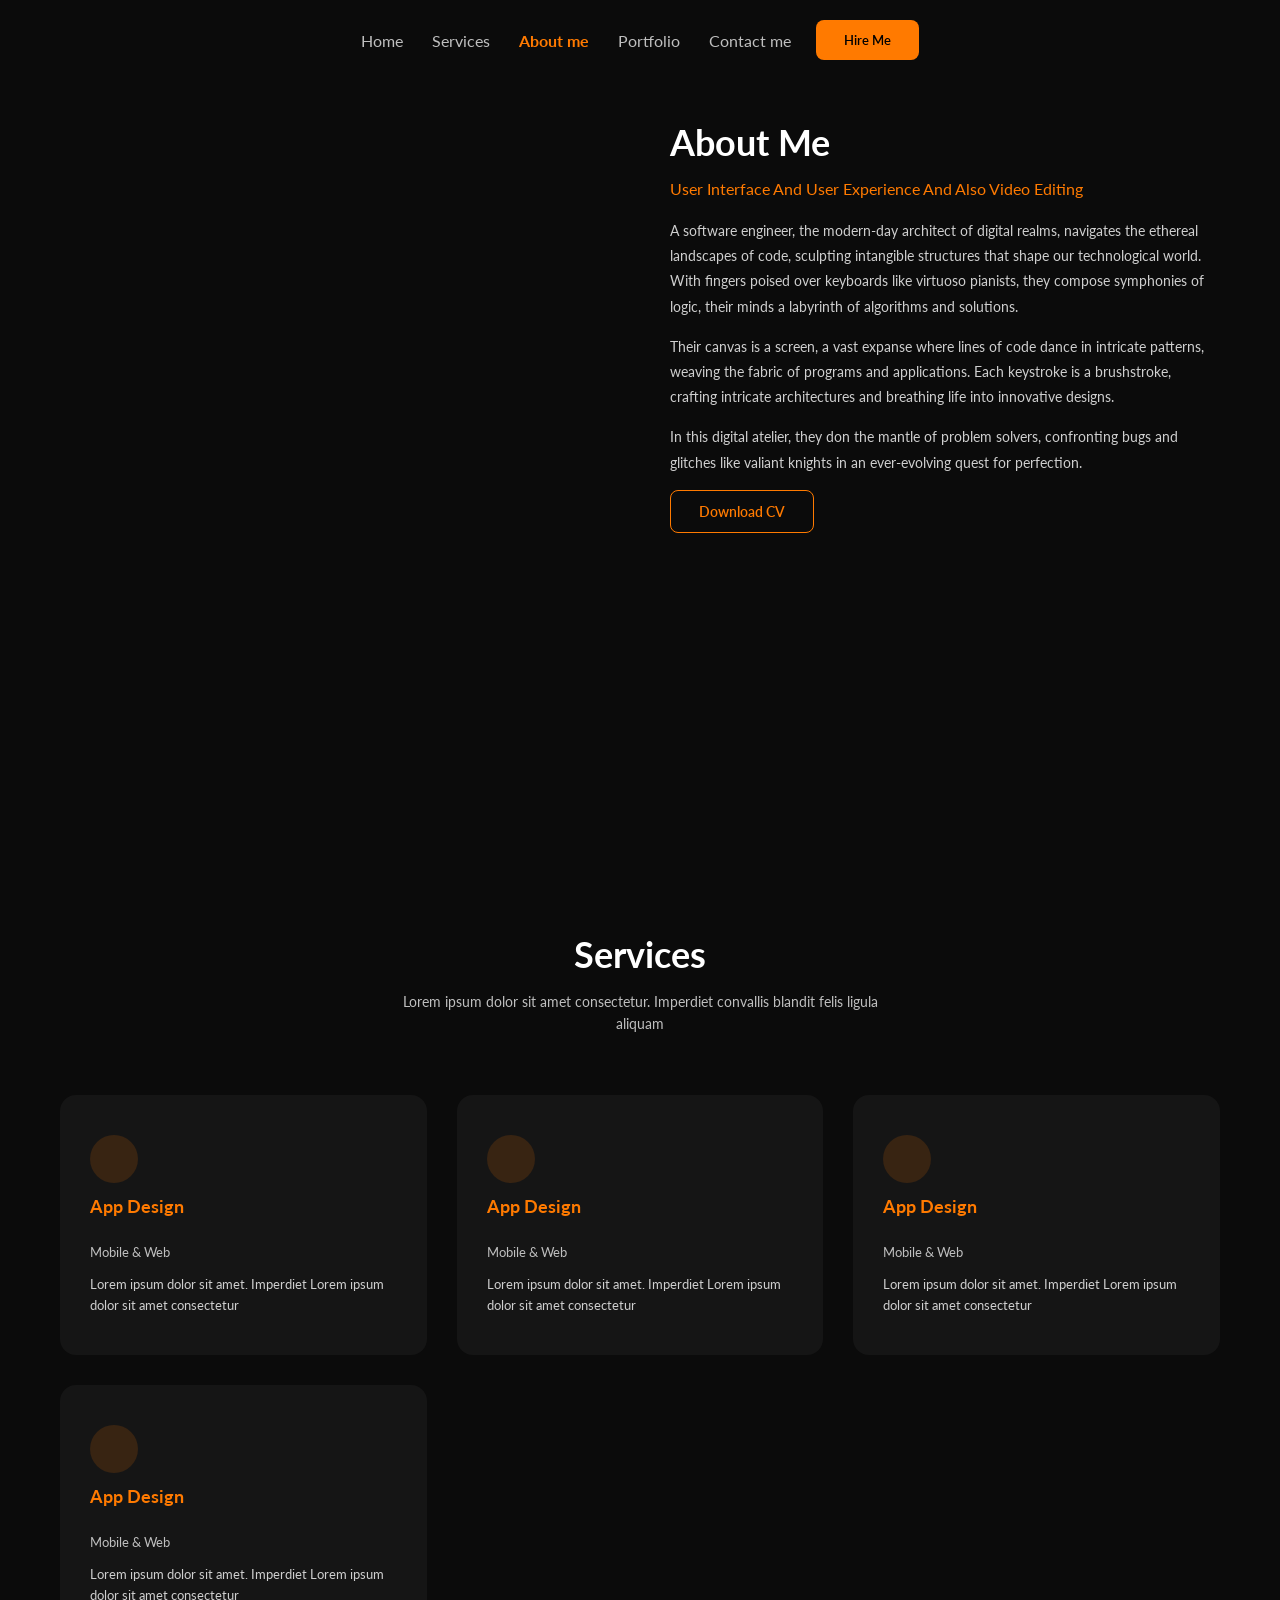
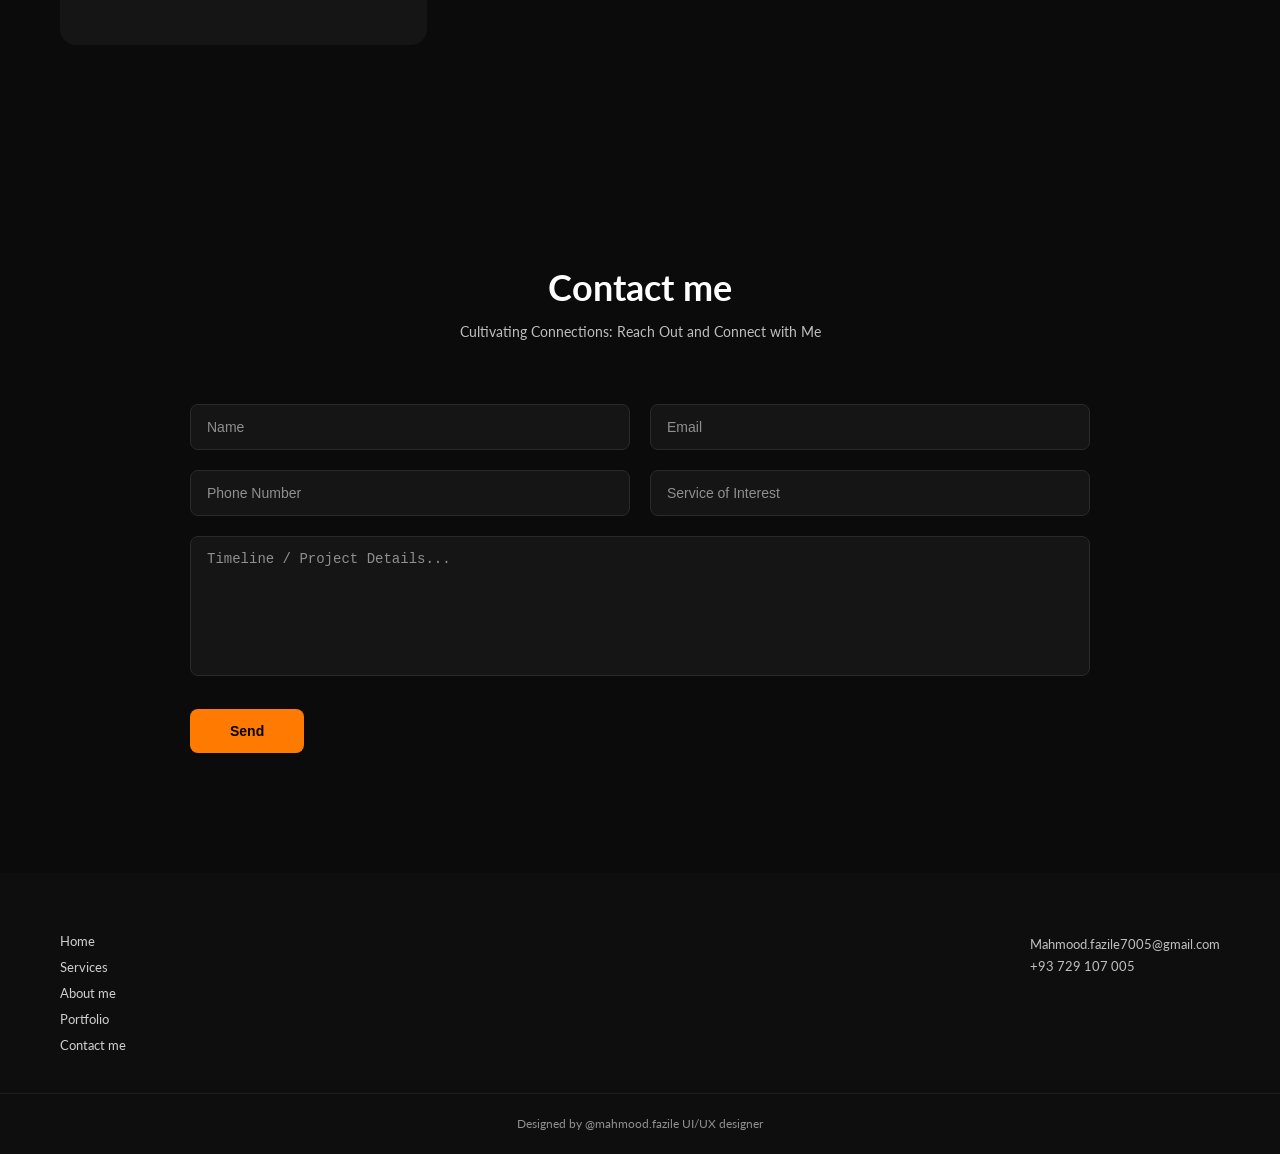
==== about.html @ 8baa6333 "Initial commits" ====
<!DOCTYPE html>
<html lang="en">
<head>
  <meta charset="UTF-8" />
  <meta name="viewport" content="width=device-width, initial-scale=1.0"/>
  <title>About Me</title>

  <!-- Google Font -->
  <link href="https://fonts.googleapis.com/css2?family=Lato:wght@300;400;700;900&display=swap" rel="stylesheet">

  <link rel="stylesheet" href="css/style.css" />
</head>
<body>

<!-- ================= HEADER ================= -->
<header class="header">
  <div class="container header-inner">
    <nav class="nav">
      <a href="index.html">Home</a>
      <a href="index.html#services">Services</a>
      <a class="active" href="about.html">About me</a>
      <a href="casestudies.html">Portfolio</a>
      <a href="contact.html">Contact me</a>
    </nav>

    <a href="contact.html" class="btn hire-btn">Hire Me</a>
  </div>
</header>

<!-- ================= ABOUT HERO ================= -->
<section class="about">
  <div class="container about-inner">

    <!-- LEFT IMAGE -->
    <div class="about-image">
      <img src="images/About me.png" alt="About image">
    </div>

    <!-- RIGHT CONTENT -->
    <div class="about-content">
      <h2>About Me</h2>

      <h3>
        User Interface And User Experience And Also Video Editing
      </h3>

      <p>
        A software engineer, the modern-day architect of digital realms,
        navigates the ethereal landscapes of code, sculpting intangible
        structures that shape our technological world. With fingers poised
        over keyboards like virtuoso pianists, they compose symphonies of
        logic, their minds a labyrinth of algorithms and solutions.
      </p>

      <p>
        Their canvas is a screen, a vast expanse where lines of code dance
        in intricate patterns, weaving the fabric of programs and applications.
        Each keystroke is a brushstroke, crafting intricate architectures and
        breathing life into innovative designs.
      </p>

      <p>
        In this digital atelier, they don the mantle of problem solvers,
        confronting bugs and glitches like valiant knights in an ever-evolving
        quest for perfection.
      </p>

      <a href="#" class="btn outline-btn">Download CV</a>
    </div>

  </div>

  <!-- ================= SKILLS ================= -->
  <div class="skills-wrapper">

    <div class="skill-circle">
      <div class="skill-ring">
        <img src="images/figma.png" alt="Figma">
      </div>
      <div class="skill-percent">100%</div>
      <div class="skill-name">Figma</div>
    </div>

    <div class="skill-circle">
      <div class="skill-ring">
        <img src="images/xd.png" alt="Adobe XD">
      </div>
      <div class="skill-percent">100%</div>
      <div class="skill-name">Adobe XD</div>
    </div>

    <div class="skill-circle">
      <div class="skill-ring">
        <img src="images/ps.png" alt="Adobe Photoshop">
      </div>
      <div class="skill-percent">85%</div>
      <div class="skill-name">Adobe Photoshop</div>
    </div>

    <div class="skill-circle">
      <div class="skill-ring">
        <img src="images/ai.png" alt="Adobe Illustrator">
      </div>
      <div class="skill-percent">60%</div>
      <div class="skill-name">Adobe Illustrator</div>
    </div>

    <div class="skill-circle">
      <div class="skill-ring">
        <img src="images/pr.png" alt="Adobe Premiere">
      </div>
      <div class="skill-percent">70%</div>
      <div class="skill-name">Adobe Premiere</div>
    </div>

  </div>
</section>

<!-- ================= SERVICES ================= -->
<section class="services">
  <div class="container">

    <div class="services-header">
      <h2>Services</h2>
      <p>
        Lorem ipsum dolor sit amet consectetur.
        Imperdiet convallis blandit felis ligula aliquam
      </p>
    </div>

    <div class="services-grid">
      <!-- reuse same service-card structure -->
      <!-- copy from index.html -->
  <div class="service-card">

  <div class="service-icon">
    <!-- icon will come here later -->
  </div>

  <h3 class="service-title">App Design</h3>
  <h4 class="service-subtitle">Mobile & Web</h4>

  <p class="service-desc">
    Lorem ipsum dolor sit amet.
    Imperdiet Lorem ipsum dolor sit amet consectetur
  </p>

</div>

  <div class="service-card">

  <div class="service-icon">
    <!-- icon will come here later -->
  </div>

  <h3 class="service-title">App Design</h3>
  <h4 class="service-subtitle">Mobile & Web</h4>

  <p class="service-desc">
    Lorem ipsum dolor sit amet.
    Imperdiet Lorem ipsum dolor sit amet consectetur
  </p>

</div>

  <div class="service-card">

  <div class="service-icon">
    <!-- icon will come here later -->
  </div>

  <h3 class="service-title">App Design</h3>
  <h4 class="service-subtitle">Mobile & Web</h4>

  <p class="service-desc">
    Lorem ipsum dolor sit amet.
    Imperdiet Lorem ipsum dolor sit amet consectetur
  </p>

</div>

  <div class="service-card">

  <div class="service-icon">
    <!-- icon will come here later -->
  </div>

  <h3 class="service-title">App Design</h3>
  <h4 class="service-subtitle">Mobile & Web</h4>

  <p class="service-desc">
    Lorem ipsum dolor sit amet.
    Imperdiet Lorem ipsum dolor sit amet consectetur
  </p>

</div>
</div>
  </div>
</section>

<!-- ================= CONTACT ================= -->
<section class="contact">
  <div class="container">

    <div class="contact-header">
      <h2>Contact me</h2>
      <p>Cultivating Connections: Reach Out and Connect with Me</p>
    </div>

    <form class="contact-form">
      <div class="form-row">
        <input type="text" placeholder="Name">
        <input type="email" placeholder="Email">
      </div>

      <div class="form-row">
        <input type="text" placeholder="Phone Number">
        <input type="text" placeholder="Service of Interest">
      </div>

      <textarea placeholder="Timeline / Project Details..."></textarea>

      <button class="contact-btn">Send</button>
    </form>

  </div>
</section>

<!-- ================= FOOTER ================= -->
<footer class="footer">
  <div class="container footer-inner">

    <div class="footer-links">
      <a href="index.html">Home</a>
      <a href="index.html#services">Services</a>
      <a class="active" href="about.html">About me</a>
      <a href="casestudies.html">Portfolio</a>
      <a href="contact.html">Contact me</a>
    </div>

    <div class="footer-right">
      <p>Mahmood.fazile7005@gmail.com</p>
      <p>+93 729 107 005</p>
    </div>

  </div>

  <div class="footer-bottom">
    <p>Designed by @mahmood.fazile UI/UX designer</p>
  </div>
</footer>

</body>
</html>
---- css/style.css ----
/* ================= RESET ================= */
* {
  margin: 0;
  padding: 0;
  box-sizing: border-box;
}

html {
  scroll-behavior: smooth;
}

body {
  font-family: 'Lato', sans-serif;
  background: #0b0b0b;
  color: #ffffff;
}

/* ================= COMMON ================= */
.container {
  max-width: 1200px;
  margin: 0 auto;
  padding: 0 20px;
}

.btn {
  padding: 12px 28px;
  border-radius: 8px;
  font-size: 14px;
  font-weight: 600;
  text-decoration: none;
  display: inline-block;
  cursor: pointer;
}

.primary-btn {
  background: #ff7a00;
  color: #000;
}

.outline-btn {
  border: 1px solid #ff7a00;
  color: #ff7a00;
  background: transparent;
}

.hire-btn {
  background: #ff7a00;
  color: #000;
  font-size: 13px;
}

/* ================= HEADER ================= */
.header {
  position: fixed;
  top: 0;
  left: 0;
  width: 100%;
  background: #0b0b0b;
  z-index: 1000;
  transition: transform 0.4s ease;
}

.header.hide {
  transform: translateY(-100%);
}

.header-inner {
  display: flex;
  align-items: center;
  justify-content: center;
  height: 80px;
  position: relative;
}


.nav a {
  margin-right: 25px;
  text-decoration: none;
  color: #bfbfbf;
  font-size: 16px;
}

.nav a.active {
  color: #ff7a00;
  font-weight: 700;
}

.nav a:hover {
  color: #ff7a00;
}


/* ================= HERO ================= */
.hero {
  min-height: 100vh;
  padding-top: 140px;
  padding-bottom: 40px; /* 👈 ADD THIS */
  background:
    radial-gradient(
      circle at 20% 40%,
      rgba(255, 122, 0, 0.15),
      transparent 40%
    ),
    #0b0b0b;
}


.hero-inner {
  display: flex;
  align-items: center;
  justify-content: space-between;
  gap: 60px;
}

/* ---------- LEFT CONTENT ---------- */
.hero-left {
  flex: 1;
}

.hero-small {
  font-size: 18px;
  color: #cfcfcf;
}

.hero-name {
  margin-top: 10px;
  font-size: 44px;
  font-weight: 700;
}

.hero-role {
  margin: 15px 0 30px;
  font-size: 30px;
  font-weight: 900;
  color: #ff7a00;
}

.hero-details p {
  font-size: 14px;
  margin-bottom: 10px;
}

.hero-details span {
  color: #ff7a00;
}

.hero-buttons {
  margin: 35px 0;
  display: flex;
  gap: 15px;
}

/* ---------- STATS ---------- */
.hero-stats {
  display: flex;
  gap: 40px;
  padding: 20px 30px;
  background: #151515;
  border-radius: 12px;
  width: fit-content;
}

.hero-stats h3 {
  font-size: 22px;
  color: #ff7a00;
}

.hero-stats p {
  font-size: 12px;
  opacity: 0.8;
}

/* ---------- RIGHT IMAGE ---------- */
.hero-right {
  flex: 1;
  display: flex;
  justify-content: center;
  margin-top: 60px;
}

.image-circle {
  width: 420px;
  height: 420px;
  border-radius: 50%;
  background: rgba(255, 255, 255, 0.04);
  display: flex;
  align-items: flex-end;
  justify-content: center;
}

.image-circle img {
  width: 85%;
  height: auto;
  max-width: none;
  object-fit: cover;
}

/* ================= RESPONSIVE ================= */
@media (max-width: 1024px) {
  .hero-inner {
    gap: 40px;
  }

  .hero-role {
    font-size: 42px;
  }
}

@media (max-width: 900px) {
  .hero-inner {
    flex-direction: column;
    text-align: center;
  }

  .hero-stats {
    margin: 0 auto;
  }

  .hero-buttons {
    justify-content: center;
  }
}

@media (max-width: 600px) {
  .nav {
    display: none;
  }

  .hero-name {
    font-size: 32px;
  }

  .hero-role {
    font-size: 36px;
  }

  .image-circle {
    width: 300px;
    height: 300px;
  }
}
/* ================= SERVICES ================= */
.services {
  padding-top: 40px;
  padding-bottom: 100px;
  background: #0b0b0b;
}

.services-header {
  text-align: center;
  max-width: 520px;
  margin: 0 auto 60px;
}

.services-header h2 {
  font-size: 36px;
  font-weight: 700;
  margin-bottom: 15px;
}

.services-header p {
  font-size: 14px;
  color: #bfbfbf;
  line-height: 1.6;
}

/* ---------- GRID ---------- */
.services-grid {
  display: grid;
  grid-template-columns: repeat(3, 1fr);
  gap: 30px;
}

/* ---------- CARD ---------- */
.service-card {
  background: #151515;
  border-radius: 16px;
  padding: 40px 30px;
  min-height: 260px; /* more height */
  display: flex;
  flex-direction: column;
  justify-content: flex-start;
  gap: 12px;
  transition: transform 0.3s ease, background 0.3s ease;
}

/* icon placeholder */
.service-icon {
  width: 48px;
  height: 48px;
  border-radius: 50%;
  background: rgba(255, 122, 0, 0.15);
}

/* title */
.service-title {
  font-size: 18px;
  color: #ff7a00;
}

/* subtitle */
.service-subtitle {
  font-size: 13px;
  color: #bfbfbf;
  font-weight: 400;
}

/* description */
.service-desc {
  font-size: 13px;
  line-height: 1.6;
  color: #cfcfcf;
  margin-top: auto;
}


.service-card h3 {
  font-size: 18px;
  margin-bottom: 15px;
  color: #ff7a00;
}

.service-card p {
  font-size: 13px;
  line-height: 1.6;
  color: #cfcfcf;
}

/* ---------- HOVER ---------- */
.service-card:hover {
  background: #1d1d1d;
  transform: translateY(-6px);
}

/* ---------- RESPONSIVE ---------- */
@media (max-width: 992px) {
  .services-grid {
    grid-template-columns: repeat(2, 1fr);
  }
}

@media (max-width: 600px) {
  .services-grid {
    grid-template-columns: 1fr;
  }

  .services-header h2 {
    font-size: 30px;
  }
}
/* ================= ABOUT ================= */
.about {
  padding: 120px 0;
  background: #0b0b0b;
}

.about-inner {
  display: flex;
  gap: 60px;
  align-items: center;
}

/* ---------- IMAGE ---------- */
.about-image {
  flex: 1;
}

.about-image img {
  width: 100%;
  max-width: 420px;
  border-radius: 12px;
}

/* ---------- CONTENT ---------- */
.about-content {
  flex: 1;
}

.about-content h2 {
  font-size: 36px;
  margin-bottom: 15px;
}

.about-content h3 {
  font-size: 16px;
  font-weight: 400;
  color: #ff7a00;
  margin-bottom: 20px;
}

.about-content p {
  font-size: 14px;
  line-height: 1.8;
  color: #cfcfcf;
  margin-bottom: 15px;
}
/* ================= SKILLS ICON CIRCLES ================= */

.skills-wrapper {
  margin-top: 80px;
  display: flex;
  justify-content: center;
  flex-wrap: wrap;
  gap: 60px;
}

.skill-circle {
  text-align: center;
}

/* outer circle */
.skill-ring {
  --percent: 0;
  width: 110px;
  height: 110px;
  border-radius: 50%;
  background: conic-gradient(
    #ff7a00 calc(var(--percent) * 1%),
    #2a2a2a 0
  );
  display: flex;
  align-items: center;
  justify-content: center;
  position: relative;
  margin-bottom: 12px;
  transition: background 1.6s ease-out;
}


/* inner dark cut */
.skill-ring::before {
  content: "";
  position: absolute;
  width: 85px;
  height: 85px;
  background: #0b0b0b;
  border-radius: 50%;
}

/* icon inside circle */
.skill-ring img {
  position: relative;
  width: 36px;
  height: 36px;
}

/* percentage below circle */
.skill-percent {
  font-size: 14px;
  font-weight: 700;
  color: #ff7a00;
  margin-bottom: 4px;
}

/* tool name */
.skill-name {
  font-size: 13px;
  color: #cfcfcf;
}

/* responsive */
@media (max-width: 768px) {
  .skills-wrapper {
    gap: 40px;
  }
}


/* ---------- RESPONSIVE ---------- */
@media (max-width: 900px) {
  .about-inner {
    flex-direction: column;
    text-align: center;
  }

  .about-image img {
    margin: 0 auto;
  }
}
/* ================= PORTFOLIO ================= */

.portfolio {
  padding: 120px 0;
  background: #0b0b0b;
}

.portfolio-title {
  text-align: center;
  font-size: 36px;
  margin-bottom: 25px;
}

.visual-title {
  margin-top: 120px;
}

/* filters */
.portfolio-filters {
  display: flex;
  justify-content: center;
  gap: 15px;
  flex-wrap: wrap;
  margin-bottom: 50px;
}

.portfolio-filters button {
  background: transparent;
  border: 1px solid #2a2a2a;
  color: #cfcfcf;
  padding: 8px 18px;
  border-radius: 20px;
  font-size: 13px;
  cursor: pointer;
}

.portfolio-filters button.active,
.portfolio-filters button:hover {
  background: #ff7a00;
  color: #000;
  border-color: #ff7a00;
}

/* grid */
.portfolio-grid {
  display: grid;
  grid-template-columns: repeat(3, 1fr);
  gap: 30px;
}

.portfolio-card {
  position: relative;
  background: #151515;
  border-radius: 16px;
}


.portfolio-card:hover {
  transform: translateY(-6px);
}

.portfolio-card img {
  width: 100%;
  height: 220px;
  object-fit: cover;
  border-radius: 14px 14px 0 0;
  transition: transform 0.8s cubic-bezier(0.22, 1, 0.36, 1);
}


.portfolio-info {
  padding: 16px;
}

.portfolio-info h3 {
  font-size: 14px;
  margin-bottom: 6px;
}

.portfolio-info p {
  font-size: 12px;
  color: #bfbfbf;
}

/* view all */
.portfolio-viewall {
  margin-top: 40px;
  text-align: center;
}

.portfolio-viewall a {
  display: inline-block;
  padding: 14px 36px;
  border: 1px solid #ff7a00;
  border-radius: 8px;          /* soft rectangle */
  color: #ff7a00;
  text-decoration: none;
  font-size: 14px;
  font-weight: 600;
  transition: background 0.3s ease, color 0.3s ease;
}

.portfolio-viewall a:hover {
  background: #ff7a00;
  color: #000;

}

/* responsive */
@media (max-width: 992px) {
  .portfolio-grid {
    grid-template-columns: repeat(2, 1fr);
  }
}

@media (max-width: 600px) {
  .portfolio-grid {
    grid-template-columns: 1fr;
  }
}

/* ================= PORTFOLIO SCROLL ANIMATION ================= */

/* Title + filters */
.portfolio-title,
.portfolio-filters {
  opacity: 0;
  transform: translateY(30px);
  transition: opacity 0.6s ease, transform 0.6s ease;
}

.portfolio.active .portfolio-title {
  opacity: 1;
  transform: translateY(0);
}

.portfolio.active .portfolio-filters {
  opacity: 1;
  transform: translateY(0);
  transition-delay: 0.15s;
}

/* Cards initial state */
.portfolio-card {
  opacity: 0;
  transform: scale(0.85);
  transition: opacity 0.6s ease, transform 0.6s ease;
}

/* Cards when visible */
.portfolio.active .portfolio-card {
  opacity: 1;
  transform: scale(1);
}

/* Stagger effect */
.portfolio.active .portfolio-card:nth-child(1) { transition-delay: 0.1s; }
.portfolio.active .portfolio-card:nth-child(2) { transition-delay: 0.2s; }
.portfolio.active .portfolio-card:nth-child(3) { transition-delay: 0.3s; }
.portfolio.active .portfolio-card:nth-child(4) { transition-delay: 0.4s; }
.portfolio.active .portfolio-card:nth-child(5) { transition-delay: 0.5s; }
.portfolio.active .portfolio-card:nth-child(6) { transition-delay: 0.6s; }

/* ================= PORTFOLIO HOVER EFFECT ================= */

.portfolio-card {
  position: relative;
  border-radius: 16px;
  background: #141414;
  transition: transform 0.6s cubic-bezier(0.22, 1, 0.36, 1),
              box-shadow 0.6s cubic-bezier(0.22, 1, 0.36, 1);
}


/* glowing border */
.portfolio-card::before {
  content: "";
  position: absolute;
  inset: -2px;
  border-radius: 16px;
  border: 2px solid rgba(255, 122, 0, 0.8);
  opacity: 0;
  box-shadow: 
  0 0 0 rgba(255, 122, 0, 0.0),
  0 20px 50px rgba(255, 122, 0, 0.35);
  transition: opacity 0.4s ease;
  pointer-events: none;
}

/* hover motion */
.portfolio-card:hover {
  transform: translateY(-22px);
  box-shadow:
    0 25px 50px rgba(0, 0, 0, 0.45),
    0 0 40px rgba(255, 122, 0, 0.15);
}



/* show glow on hover */
.portfolio-card:hover::before {
  opacity: 1;
}
.portfolio-card img {
  transition: transform 0.8s cubic-bezier(0.22, 1, 0.36, 1);
}


.portfolio-card:hover img {
  transform: scale(1.08);
}

/* ================= CONTACT ================= */

.contact {
  padding: 120px 0;
  background: #0b0b0b;
}

.contact-header {
  text-align: center;
  max-width: 600px;
  margin: 0 auto 60px;
}

.contact-header h2 {
  font-size: 36px;
  margin-bottom: 12px;
}

.contact-header p {
  font-size: 14px;
  color: #bfbfbf;
  line-height: 1.6;
}

/* form */
.contact-form {
  max-width: 720px;
  margin: 0 auto;
}


.contact-form input,
.contact-form textarea {
  width: 100%;
  padding: 14px 16px;
  background: #151515;
  border: 1px solid #2a2a2a;
  border-radius: 8px;
  color: #ffffff;
  font-size: 14px;
}

.contact-form textarea {
  min-height: 150px;
  resize: none;
  margin-bottom: 30px;
}

.contact-form input::placeholder,
.contact-form textarea::placeholder {
  color: #8f8f8f;
}

.contact-form input:focus,
.contact-form textarea:focus {
  outline: none;
  border-color: #ff7a00;
}

/* button */
.contact-btn {
  background: #ff7a00;
  color: #000;
  padding: 14px 40px;
  border: none;
  border-radius: 8px;
  font-size: 14px;
  font-weight: 600;
  cursor: pointer;
}

.contact-btn:hover {
  opacity: 0.9;
}

/* responsive */
@media (max-width: 768px) {
  .form-row {
    flex-direction: column;
  }
}
/* ================= FOOTER ================= */

.footer {
  background: #0e0e0e;
  padding-top: 60px;
}

.footer-inner {
  display: flex;
  justify-content: space-between;
  gap: 40px;
  flex-wrap: wrap;
  padding-bottom: 40px;
}

.footer-left h3 {
  font-size: 18px;
  margin-bottom: 8px;
}

.footer-left p {
  font-size: 13px;
  color: #bfbfbf;
}

.footer-links {
  display: flex;
  flex-direction: column;
  gap: 10px;
}

.footer-links a {
  font-size: 13px;
  color: #cfcfcf;
  text-decoration: none;
}

.footer-links a:hover {
  color: #ff7a00;
}

.footer-right p {
  font-size: 13px;
  color: #bfbfbf;
}

.footer-bottom {
  border-top: 1px solid #1f1f1f;
  text-align: center;
  padding: 20px 0;
  font-size: 12px;
  color: #8f8f8f;
}

/* responsive */
@media (max-width: 768px) {
  .footer-inner {
    text-align: center;
    justify-content: center;
  }
}
/* ================= CASE STUDY DETAIL ================= */

.case-hero {
  padding: 120px 0;
}

.case-hero-inner {
  display: flex;
  gap: 60px;
  align-items: center;
}

.case-hero-content h1 {
  font-size: 40px;
  margin-bottom: 10px;
}

.case-category {
  color: #ff7a00;
  font-size: 14px;
  margin-bottom: 20px;
}

.case-desc {
  font-size: 14px;
  line-height: 1.8;
  color: #cfcfcf;
}

.case-hero-image img {
  width: 100%;
  max-width: 480px;
  border-radius: 14px;
}

/* sections */
.case-section {
  padding: 100px 0;
}

.case-section.dark {
  background: #0e0e0e;
}

.case-section h2 {
  font-size: 30px;
  margin-bottom: 15px;
}

/* process */
.case-process {
  margin-top: 20px;
  padding-left: 20px;
}

.case-process li {
  margin-bottom: 8px;
}

/* screens */
.case-images {
  display: grid;
  grid-template-columns: repeat(3, 1fr);
  gap: 20px;
  margin-top: 30px;
}

.case-images img {
  width: 100%;
  border-radius: 12px;
}

/* CTA */
.case-cta {
  padding: 120px 0;
  text-align: center;
}

@media (max-width: 900px) {
  .case-hero-inner {
    flex-direction: column;
    text-align: center;
  }

  .case-images {
    grid-template-columns: 1fr;
  }
}
/* ================= CONTACT PAGE ================= */

.contact-page {
  padding: 140px 0 80px;
  text-align: center;
}

.contact-title {
  font-size: 36px;
  margin-bottom: 10px;
}

.contact-subtitle {
  font-size: 14px;
  color: #bfbfbf;
  margin-bottom: 40px;
}

.contact-info p {
  font-size: 14px;
  margin-bottom: 10px;
}

.contact-info span {
  color: #ff7a00;
}

.spot-title {
  margin-top: 60px;
  font-size: 22px;
}

.social-icons {
  display: flex;
  justify-content: center;
  gap: 20px;
  margin-top: 20px;
}

.social-icon {
  width: 42px;
  height: 42px;
  border-radius: 50%;
  border: 1px solid #2a2a2a;
}

/* ================= CONTACT FORM ================= */

.contact-form-section {
  padding: 80px 0 140px;
}

.contact-form {
  max-width: 900px;
  margin: 0 auto;
}

.form-row {
  display: grid;
  grid-template-columns: 1fr 1fr;
  gap: 20px;
  margin-bottom: 20px;
}

.contact-form input,
.contact-form textarea {
  width: 100%;
  padding: 14px 16px;
  background: #151515;
  border: 1px solid #2a2a2a;
  border-radius: 8px;
  color: #fff;
  font-size: 14px;
}

.contact-form textarea {
  min-height: 140px;
  resize: none;
}

.contact-send-btn {
  margin-top: 20px;
  padding: 12px 36px;
  background: transparent;
  border: 1px solid #ff7a00;
  color: #ff7a00;
  border-radius: 8px;
  cursor: pointer;
}

/* responsive */
@media (max-width: 768px) {
  .form-row {
    grid-template-columns: 1fr;
  }
}
/* --- polish: portfolio hover --- */
.portfolio-card {
  cursor: pointer;
}
/* --- polish: text readability --- */
p {
  line-height: 1.7;
}
/* --- polish: mobile spacing --- */
@media (max-width: 600px) {
  section {
    padding: 80px 0;
  }
}
/* ================= HERO SAFE SLIDE ================= */

.hero-slide-left {
  opacity: 0;
  transform: translateX(-50px);
  animation: heroSlideIn 0.9s ease forwards;
}

.hero-details.hero-slide-left {
  animation-delay: 0.3s;
}

.hero-buttons.hero-slide-left {
  animation-delay: 0.6s;
}

.hero-stats.hero-slide-left {
  animation-delay: 0.9s;
}

@keyframes heroSlideIn {
  to {
    opacity: 1;
    transform: translateX(0);
  }
}
/* ================= LETTER BY LETTER ================= */

.split-text span {
  display: inline-block;
  opacity: 0;
  transform: translateY(20px);
  animation: letterFadeUp 0.6s ease forwards;
}

@keyframes letterFadeUp {
  to {
    opacity: 1;
    transform: translateY(0);
  }
}
/* ================= TYPING CARET FEEL ================= */

.split-text {
  white-space: nowrap;
}
/* ================= STATS NUMBER POLISH ================= */

.stat h3,
.stat .plus {
  display: inline-block;
  font-size: 28px;
  font-weight: 700;
  color: #ff7a00;
}

.stat .plus {
  margin-left: 2px;
}
/* ================= HERO BACKGROUND CIRCLE ZOOM ================= */

.hero-circle-zoom {
  transform: scale(0.);
  animation: circleZoomIn 2.6s ease forwards;
  animation-delay: 0.6s;
}

@keyframes circleZoomIn {
  to {
    transform: scale(1);
  }
}
/* ================= HERO IMAGE FLOAT ================= */

@keyframes heroFloat {
  0% {
    transform: translateY(0);
  }
  50% {
    transform: translateY(-18px);
  }
  100% {
    transform: translateY(0);
  }
}
/* ================= HERO CIRCLE + IMAGE FLOAT ================= */

.hero-circle-zoom {
  animation: heroFloatTogether 6s ease-in-out infinite;
}

@keyframes heroFloatTogether {
  0% {
    transform: scale(1) translateY(0);
  }
  50% {
    transform: scale(1) translateY(-18px);
  }
  100% {
    transform: scale(1) translateY(0);
  }
}
/* ================= HERO CURSOR LIGHT ================= */

.hero {
  position: relative;
  overflow: hidden;
}

.hero-cursor-light {
  position: absolute;
  width: 300px;
  height: 300px;
  background: radial-gradient(
    circle,
    rgba(255, 122, 0, 0.25),
    transparent 60%
  );
  pointer-events: none;
  transform: translate(-50%, -50%);
  opacity: 0;
  transition: opacity 0.3s ease;
}
/* ================= SERVICES TITLE & SUBTEXT ================= */

.services-title,
.services-subtitle {
  opacity: 0;
  transform: translateY(20px);
  transition: opacity 0.8s ease, transform 0.8s ease;
}

.services.active .services-title {
  opacity: 1;
  transform: translateY(0);
}

.services.active .services-subtitle {
  opacity: 1;
  transform: translateY(0);
  transition-delay: 0.15s; /* 👈 THIS IS THE SYNC DELAY */
}
/* ===== ABOUT BASIC ANIMATION ===== */

.about {
  overflow: hidden;
}

/* Image slide from left */
.about-image {
  opacity: 0;
  transform: translateX(-50px);
  transition: opacity 0.8s ease, transform 0.8s ease;
}

.about.active .about-image {
  opacity: 1;
  transform: translateX(0);
}

/* Paragraph fade up */
.about-text {
  opacity: 0;
  transform: translateY(20px);
  transition: opacity 0.6s ease, transform 0.6s ease;
}

.about.show-text .about-text {
  opacity: 1;
  transform: translateY(0);
}

/* ===== SKILLS BASIC ANIMATION ===== */

.skill-circle {
  opacity: 0;
  transform: scale(0.85);
  transition: opacity 0.6s ease, transform 0.6s ease;
}

.skill-circle.active {
  opacity: 1;
  transform: scale(1);
}
.about-svg {
  width: 100%;
  max-width: 420px;
  opacity: 0;
  transform: translateX(-60px);
  transition: opacity 1s ease, transform 1s ease;
}

.about-svg.active {
  opacity: 1;
  transform: translateX(0);
}
/* ===== SVG REAL EYE BLINK (NO JUMP) ===== */

.svg-eye {
  transform-box: fill-box;
  transform-origin: center center;
  animation: eyeBlink 4.5s infinite;
}

@keyframes eyeBlink {
  0% {
    transform: scaleY(1);
  }

  92% {
    transform: scaleY(1);
  }

  94% {
    transform: scaleY(0.12); /* eye closed */
  }

  96% {
    transform: scaleY(1); /* open */
  }

  100% {
    transform: scaleY(1);
  }
}
.svg-eye {
  transform-box: fill-box;
  transform-origin: center;
  animation: eyeBlink 5s infinite;
}

@keyframes eyeBlink {
  0%, 92%, 100% { transform: scaleY(1); }
  95% { transform: scaleY(0.1); }
}
/* ===== ABOUT CTA ANIMATION ===== */

.about-cta {
  opacity: 0;
  transform: translateY(20px);
  transition: opacity 0.6s ease, transform 6.0s ease;
  transition-delay: 0.6s; /* comes after text */
}

.about.active .about-cta {
  opacity: 1;
  transform: translateY(0);
}
/* ===== ABOUT CTA HOVER EFFECT ===== */

.about-cta:hover {
  transform: translateY(-2px);
  box-shadow: 0 10px 25px rgba(255, 122, 0, 0.25);
}
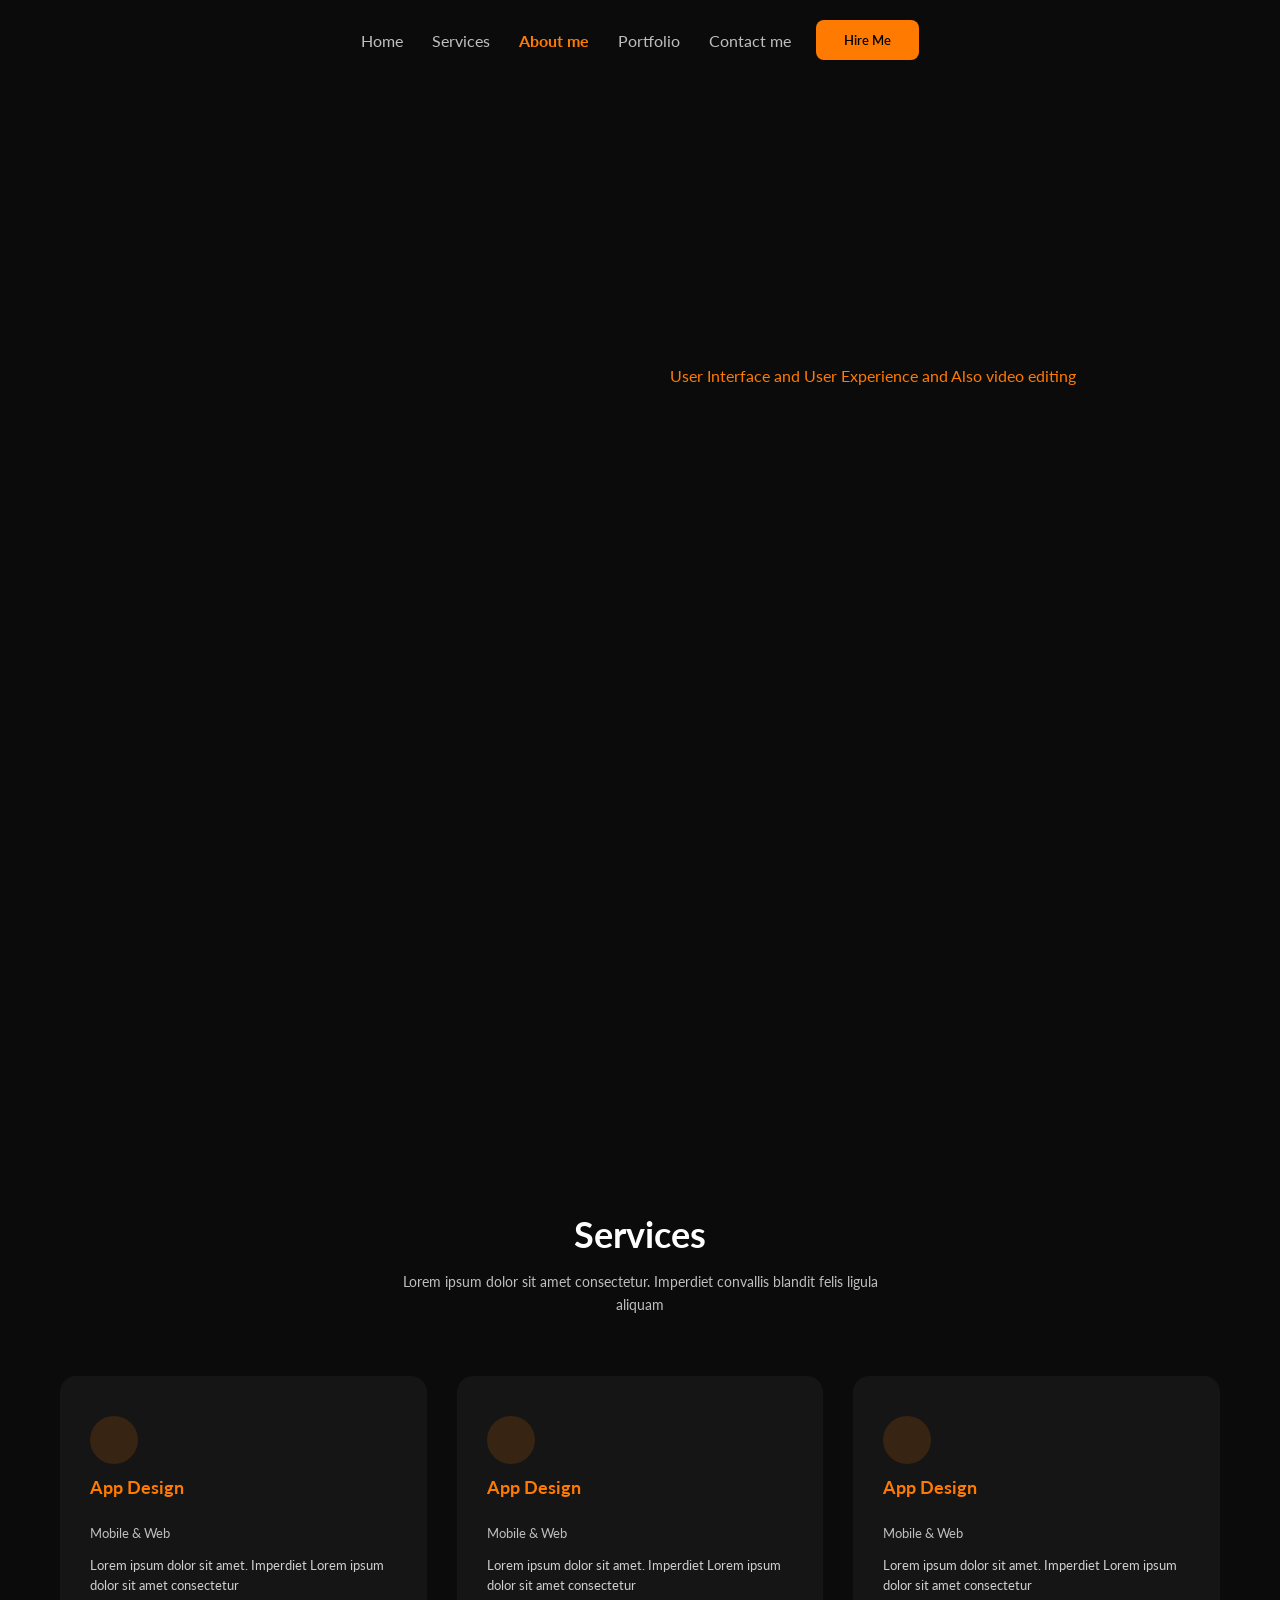
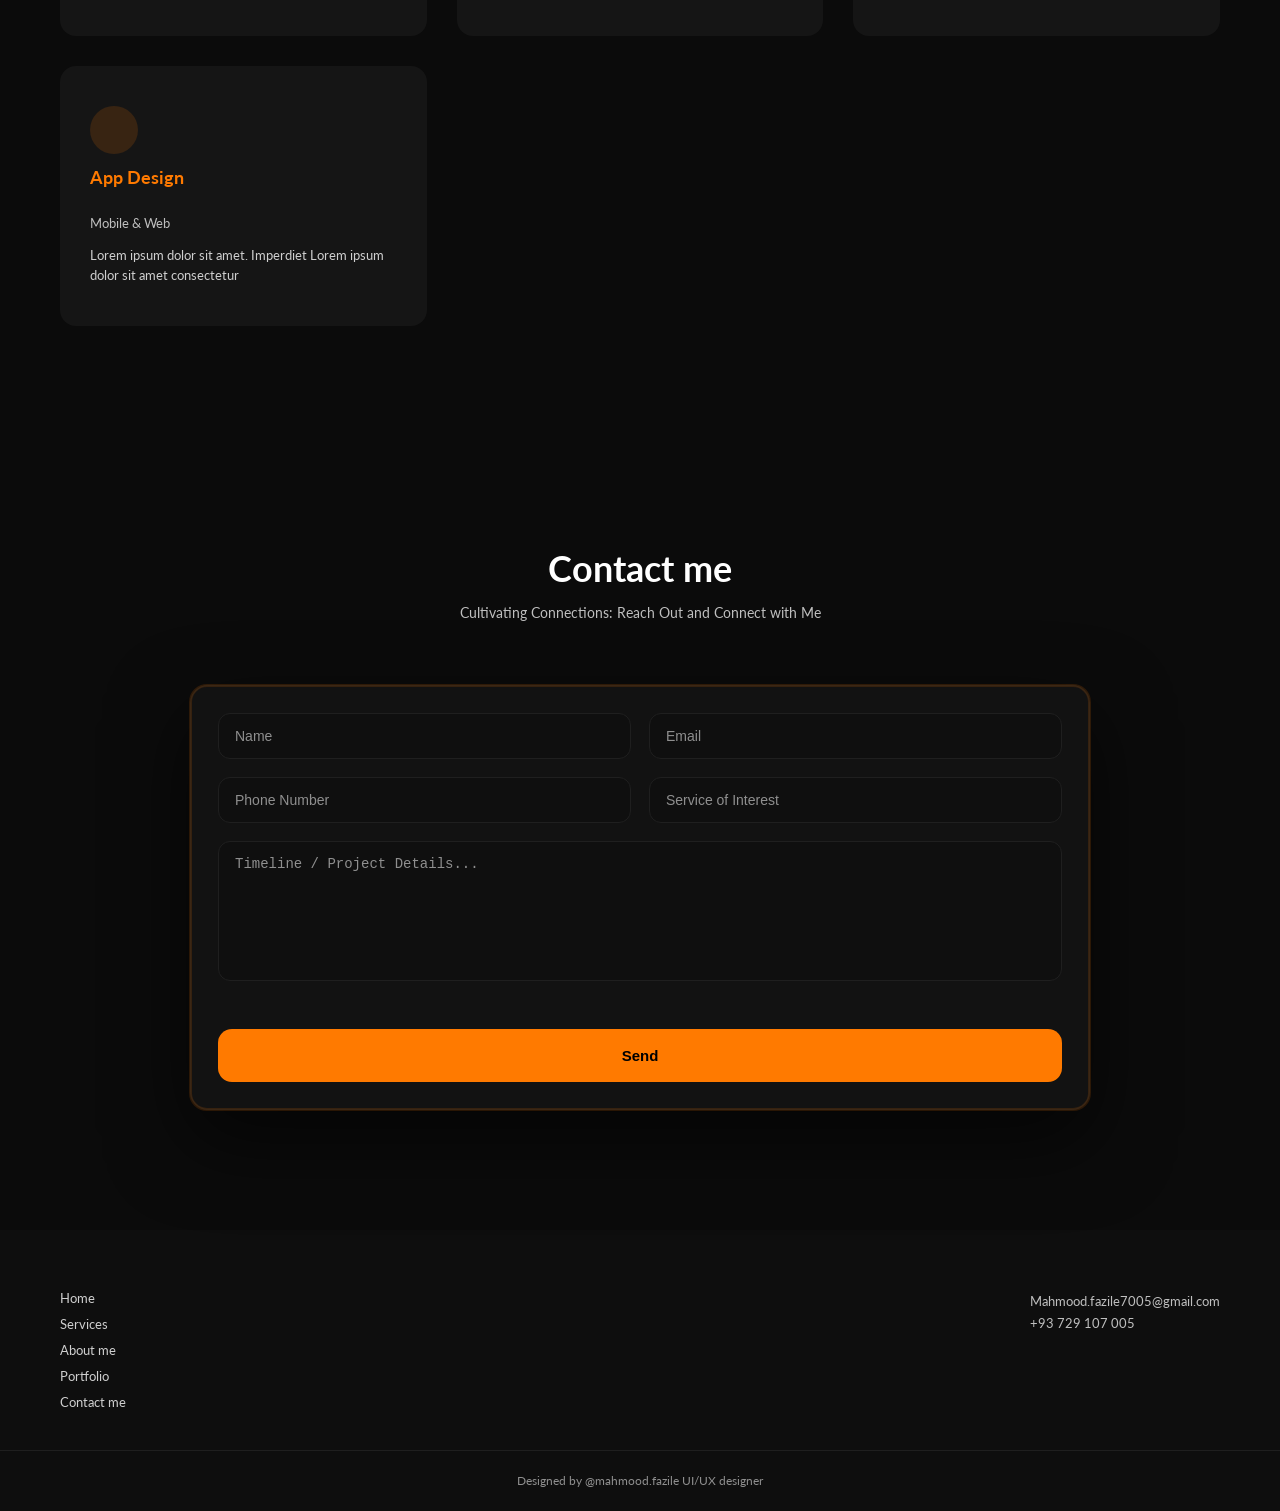
==== commit 569907db: "Single page site" ====
--- a/about.html
+++ b/about.html
@@ -10,7 +10,7 @@
 
   <link rel="stylesheet" href="css/style.css" />
 </head>
-<body>
+<body class="about-page">
 
 <!-- ================= HEADER ================= -->
 <header class="header">
@@ -28,92 +28,544 @@
 </header>
 
 <!-- ================= ABOUT HERO ================= -->
+<!-- ================= ABOUT ================= -->
 <section class="about">
   <div class="container about-inner">
 
-    <!-- LEFT IMAGE -->
+    <!-- LEFT SVG -->
     <div class="about-image">
-      <img src="images/About me.png" alt="About image">
-    </div>
+  <?xml version="1.0" encoding="utf-8"?>
+<!-- Generator: Adobe Illustrator 27.5.0, SVG Export Plug-In . SVG Version: 6.00 Build 0)  -->
+<svg version="1.1" id="Capa_1" xmlns="http://www.w3.org/2000/svg" xmlns:xlink="http://www.w3.org/1999/xlink" x="0px" y="0px"
+	 viewBox="0 0 1898 2372" style="enable-background:new 0 0 1898 2372;" xml:space="preserve">
+	 <style>
+  /* Eye blink animation */
+  .svg-eye {
+    transform-origin: center;
+    animation: blink 4s infinite;
+  }
+
+  @keyframes blink {
+    0%, 95%, 100% {
+      transform: scaleY(1);
+    }
+    97% {
+      transform: scaleY(0.1);
+    }
+  }
+
+
+</style>
+<g id="hand-group" class="svg-hand">
+<path style="fill:#A75B3F;" d="M1223.356,388.922l-11.564-10.366l-0.185,0.204c-55.523,60.66-95.026,93.615-133.227,125.486
+	c-35.505,29.617-69.037,57.591-113.089,105.528c-20.073,21.846-49.558,57.498-75.634,89.219
+	c-27.878,5.744-55.849,13.212-83.135,22.197c-14.255-11.684-30.193-21.233-48.741-29.186l-0.354-0.153l-0.033,0.384
+	c-0.19,2.233-0.349,4.461-0.474,6.621l-0.005,0.125l0.087,0.09c13.074,12.924,24.344,27.07,33.506,42.044
+	c15.094,24.664,65.823,116.637,77.687,142.566c2.124,4.641,4.352,9.557,6.798,15.035v0.002l0.512-0.226
+	c-3.099-7.057-5.278-11.788-6.243-13.858c5.136,4.509,29.808,26.885,63.924,69.572c35.319,44.19,88.266,119.799,139.932,229.062
+	l0.517-0.207c-28.101-86.575-66.69-173.109-114.696-257.194c11.02-11.218,21.489-22.777,31.115-34.358l364.546-384.554l0.196-0.207
+	L1223.356,388.922z"/>
+<path style="fill:#A75B3F;" d="M1134.775,1611.044c-41.131-32.397-83.456-64.489-125.802-95.38
+	c-2.854-2.083-5.714-4.162-8.563-6.232c0.855-13.582,1.4-27.634,1.607-41.834c-1.454-6.547-3.078-14.516-4.952-23.747
+	c-6.825-33.554-17.137-84.265-34.557-139.633c-20.781-66.055-46.895-123.139-77.617-169.663
+	c-85.102-128.869-193.963-222.528-309.22-321.683c-8.982-7.727-18.008-15.494-27.078-23.319
+	c-18.188-15.699-58.699-75.906-65.072-105.3c0.24-1.193,0.518-2.418,0.833-3.641l0.207-0.817l-0.653,0.534
+	c-18.689,15.209-34.247,33.157-44.999,51.906c-11.586,20.209-16.761,40.222-14.974,57.893
+	c-21.238,14.476-35.477,36.994-46.611,57.122c-42.025,76.012-64.718,162.105-65.617,248.971
+	c-1.128,109.278,32.03,216.293,64.091,319.787c30.793,99.395,62.632,202.169,64.179,306.989
+	c0.866,58.764-6.994,121.745-14.593,182.652c-11.908,95.378-24.218,193.999-4.679,283.142l0.027,0.117l0.098,0.06
+	c9.935,6.055,22.965,11.856,38.723,17.246c57.196,19.558,147.052,32.596,240.368,34.873c9.979,0.245,19.861,0.365,29.66,0.365
+	c91.736,0,174.849-10.606,236.484-30.371l0.147-0.046l0.038-0.153c6.324-25.811,9.984-52.282,13.531-77.878
+	c4.347-31.392,8.84-63.854,18.27-94.686c14.064-45.982,29.202-92.501,43.839-137.487c6.177-18.986,12.567-38.615,18.787-57.942
+	l157.772,118.89l0.229,0.172l116.607-164.064l8.002-11.254l0.142-0.201l-0.185-0.166
+	C1275.873,1725.892,1205.735,1666.937,1134.775,1611.044z M682.098,2240.242c-31.085-1.193-61.571-3.579-90.435-7.033
+	C620.418,2236.622,650.917,2239.021,682.098,2240.242z"/>
+<path style="fill:#85392E;" d="M1088.042,1215.179c-4.871-10.977-9.767-21.651-14.673-32.029
+	C973.322,971.569,868.452,883.565,868.452,883.565s2.493,5.247,6.796,15.042c111.247,249.224,132.003,451.785,126.494,569.053
+	l-0.001-0.002c-0.21,13.971-0.741,27.952-1.622,41.911c2.894,2.1,5.791,4.207,8.688,6.321
+	c43.402,31.66,85.319,63.493,125.793,95.372C1134.091,1542.264,1129.284,1308.115,1088.042,1215.179z"/>
+<polygon style="fill:#E4F4FE;" points="1335.176,1797.474 1334.964,1797.376 1227.878,1948.047 1227.715,1948.276 1266.21,1975.288 
+	1266.455,1975.46 1364.035,1811.212 1364.194,1810.947 "/>
+<polygon style="fill:#E4F4FE;" points="1334.136,488.975 1359.869,464.629 1360.075,464.438 1274.892,375.238 1251.878,351.134 
+	1222.948,388.96 1222.796,389.164 1333.945,488.804 "/>
+<path style="fill:#E4F4FE;" d="M868.452,883.565c-11.868-25.933-62.818-118.263-77.705-142.591
+	c-9.418-15.394-20.757-29.453-33.551-42.099c-3.597,60.266,14.744,89.815,14.744,89.815l19.471,67.383
+	c0,0-153.026-4.341-249.973-159.167v-69.526l-3.076-0.308c-20.014,6.667-46.662,23.911-54.277,53.473
+	c-0.314,1.217-0.598,2.452-0.846,3.711c6.251,28.994,46.53,89.419,65.173,105.511c125.939,108.706,244.57,206.112,336.246,344.94
+	c80.837,122.414,104.917,278.191,117.083,332.95l0.001,0.002c5.509-117.268-15.247-319.829-126.494-569.053
+	C873.018,893.611,870.756,888.599,868.452,883.565z"/>
+<path style="fill:#F7B7A1;" d="M1580.4,2101.537c-15.632-33.524-39.639-60.328-62.446-89c-12.275-15.43-24.444-30.942-36.511-46.536
+	c-6.032-7.797-12.039-15.614-18.019-23.45c-2.362-3.094-13.385-21.849-16.678-21.997c9.842,0.444,19.686,0.888,29.531,1.333
+	c11.227,0.505,22.671,0.991,33.519-1.958c10.847-2.948,21.199-9.942,25.304-20.406c2.064-5.258,1.977-12.201-2.604-15.505
+	c-1.539-1.109-3.403-1.667-5.258-2.039c-8.646-1.741-17.558,0.115-26.371,0.391c-40.771,1.274-74.436-30.374-113.052-43.518
+	c-11.635-3.961-23.676-6.211-35.864-7.84l-58.704,98.81c18.008,16.59,40.633,29.316,60.092,44.41
+	c41.748,32.38,80.722,69.604,107.964,115.29c4.84,8.114,9.914,17.032,18.636,20.656c2.87,1.193,6.323,1.669,8.972,0.048
+	c0.872-0.534,1.551-1.213,2.072-1.992c1.745,1.795,3.512,3.562,5.317,5.294c2.925,2.807,6.14,5.646,10.118,6.44
+	c3.71,0.74,8.168-1.064,9.325-4.55c5.601,6.124,11.629,11.857,18.045,17.121c5.055,4.148,12.077,8.159,17.714,4.847
+	c3.582-2.104,4.971-6.378,5.071-10.662c1.016,0.899,2.052,1.773,3.116,2.616c4.087,3.244,9.034,6.19,14.203,5.467
+	c3.491-0.491,6.392-2.648,8.406-5.554c1.764-2.544,2.85-5.661,3.062-8.739C1585.812,2113.919,1583.193,2107.53,1580.4,2101.537z"/>
+</g>
+<path style="fill:#F7B7A1;" d="M1333.713,437.239c15.041-17.641,31.105-34.534,46.708-51.665
+	c22.474-24.677,47.088-53.176,56.17-85.911c1.328-4.786,2.356-9.868,1.136-14.682c-0.912-3.597-3.418-6.97-6.698-8.48
+	c2.984-6.322,5.094-13.058,6.226-19.958c0.33-2.007,0.568-4.079,0.579-6.13c0.02-3.138-0.486-6.223-1.998-8.945
+	c-1.554-2.803-4.506-4.952-7.58-5.541c2.78-8.217,4.337-16.847,4.554-25.518c0.157-6.153-1.037-13.427-6.541-16.185
+	c-1.797-0.902-3.784-1.119-5.746-0.828c1.125-4.749,1.917-9.576,2.354-14.436c0.681-7.624,0.302-15.947-4.433-21.961
+	c-1.053-1.335-2.349-2.551-3.956-3.104c-5.258-1.81-9.824,3.881-12.546,8.729c-10.369,18.477-21.015,38.72-34.485,55.154
+	c-7.775,9.486-17.601,18.091-26.607,26.376c-10.588,9.741-20.413,20.311-29.353,31.585l-0.095,0.121
+	c3.745-19.994,2.665-40.899-3.278-60.36c-0.864-2.831-1.991-5.848-4.486-7.443c-3.724-2.381-8.965-0.362-11.641,3.157
+	c-2.676,3.519-3.467,8.071-4.288,12.414c-1.16,6.149-2.537,12.258-4.125,18.311c-2.916,11.111-6.554,22.081-8.151,33.456
+	c-1.74,12.399,0.435,24.077,3.56,35.956c3.065,11.655,11.586,21.33,12.425,33.696c0.381,5.639-7.919,18.861-16.724,30.383
+	L1333.713,437.239z"/>
+<path style="fill:#F7B7A1;" d="M849.867,419.249c-0.473,2.884-0.982,5.788-1.532,8.708c0,0-2.789-42.679-15.58-81.507
+	c-10.138-2.516-20.064-5.807-29.63-9.685c-8.286-3.359-16.339-7.143-24.208-11.242c15.256,16.94,32.92,32.661,55.222,39.914
+	c-37.863,1.549-75.9-4.981-110.412-18.952c-25.88-10.477-49.772-25.053-76.422-33.75c-7.556-2.466-15.305-4.436-23.169-5.908
+	c10.76,5.719,20.981,12.591,30.47,20.532c22.179,17.001,45.96,37.023,71.115,49.337c-18.571-5.517-36.29-14.201-53.452-23.288
+	c-52.141-29.358-93.785-49.927-153.396-29.443c-1.088,1.015-2.133,2.079-3.133,3.194v0.001
+	c-21.317,31.413-21.294,125.675-21.294,125.675c-0.984-2.806-2.097-5.698-3.317-8.667c-16.169-7.098-33.999-1.731-43.712,14.823
+	c-12.112,20.643-7.017,50.859,11.38,67.491c12.144,10.978,27.048,13.289,39.262,7.656c0.355,1.664,0.728,3.328,1.126,4.991
+	c7.392,30.912,21.852,54.75,42.253,75.594v82.182c96.947,154.826,249.973,159.167,249.973,159.167L771.94,788.69
+	c0,0-18.341-29.549-14.744-89.815c0.129-2.164,0.287-4.37,0.475-6.613c0.934-11.167,2.613-23.316,5.272-36.454
+	c17.074-12.149,30.889-26.155,41.857-37.703c28.592-30.105,46.909-61.684,50.917-104.039c0.161-1.702,0.297-3.402,0.417-5.099
+	c12.882,3.869,27.316-0.505,37.806-13.075c15.889-19.041,16.706-49.674,1.824-68.419
+	C883.686,412.26,864.981,409.552,849.867,419.249z"/>
+<path style="fill:#F18C77;" d="M835.719,503.595c-1.16-16.469-24.006-28.56-52.342-28.56c-2.337,0-4.717,0.085-7.125,0.253
+	c-31.534,2.214-56.171,18.523-54.918,36.349c1.16,16.47,24.011,28.56,52.353,28.56c2.337,0,4.712-0.082,7.114-0.251
+	C812.334,537.727,836.972,521.421,835.719,503.595z"/>
+<path style="fill:#F18C77;" d="M613.485,496.201c-11.221-5.32-25.77-7.678-41.044-6.586c-31.534,2.217-56.171,18.526-54.918,36.349
+	c1.16,16.469,24.011,28.562,52.342,28.562c2.342,0,4.717-0.084,7.125-0.253c15.247-1.07,29.349-5.426,39.715-12.261
+	c10.409-6.866,15.808-15.421,15.198-24.088C631.292,509.258,624.756,501.545,613.485,496.201z"/>
+<path style="fill:#421F35;" d="M1069.077,1848.612l-0.022-0.104l-8.356-6.3l-0.316-0.234l-0.12,0.373
+	c-6.259,19.446-12.686,39.203-18.902,58.309c-14.642,44.989-29.78,91.51-43.844,137.498c-9.44,30.875-13.94,63.359-18.292,94.772
+	c-3.535,25.534-7.19,51.934-13.482,77.671c-78.068,24.999-183.927,33.469-283.645,29.644c-31.182-1.221-61.68-3.621-90.435-7.033
+	c-50.908-6.091-96.764-15.5-131.924-27.524l-0.354-0.12l-2.294,48.603l-0.016,0.291H1125.4l-0.011-0.288
+	C1120.078,2117.106,1091.834,1957.972,1069.077,1848.612z"/>
+<path style="fill:#421F35;" d="M1209.433,1907.665c-7.353,0-13.34,5.984-13.34,13.34c0,7.353,5.987,13.337,13.34,13.337
+	c7.354,0,13.34-5.984,13.34-13.337C1222.774,1913.648,1216.787,1907.665,1209.433,1907.665z"/>
+<path style="fill:#421F35;" d="M759.513,767.478l-0.256-0.468c-22.513-40.797-4.679-103.189-3.911-105.825l0.208-0.703l-0.621,0.387
+	l-0.12,0.093c-1.519,1.692-15.998,16.677-55.844,21.53c-3.394,0.515-6.869,0.904-10.339,1.157l-0.272,0.019
+	c-3.9,0.262-7.828,0.351-11.69,0.283c-1.177,0.017-2.37,0.027-3.584,0.027c-59.156,0-117.266-55.594-123.705-61.94l-2.081-1.879
+	l1.345,1.95c20.868,30.267,44.912,56.741,71.456,78.685c21.238,17.556,44.122,32.269,68.008,43.73
+	c40.679,19.517,70.579,22.864,70.878,22.897L759.513,767.478z"/>
+<path class="svg-eye" style="fill:#421F35;" d="M581.832,423.244c-3.568,0.237-6.754,2.811-8.971,7.25c-2.19,4.388-3.175,10.088-2.778,16.053
+	c0.806,12.063,7.119,21.555,14.206,21.555l0.528-0.02c7.299-0.485,12.572-10.938,11.749-23.303
+	c-0.398-5.962-2.135-11.483-4.891-15.541C588.891,425.134,585.4,422.977,581.832,423.244z"/>
+<path class="svg-eye" style="fill:#421F35;" d="M772.282,410.558l-0.534,0.019c-3.568,0.237-6.755,2.811-8.971,7.25
+	c-2.19,4.388-3.176,10.088-2.778,16.053c0.398,5.962,2.135,11.483,4.892,15.541c2.642,3.898,5.926,6.014,9.304,6.014l0.539-0.02
+	c3.568-0.236,6.749-2.811,8.966-7.25c2.189-4.388,3.176-10.088,2.778-16.053c-0.398-5.962-2.13-11.48-4.886-15.541
+	C778.949,412.674,775.659,410.558,772.282,410.558z"/>
+<path style="fill:#421F35;" d="M653.898,548.281l2.402-0.349c19.403-2.808,33.854-8.879,44.193-18.559l0.174-0.166l-1.661-2.394
+	c-11.456-17.937-15.977-39.811-20.345-60.967l-0.365-1.738l-0.125-0.763c-0.49-2.895-0.997-5.886-1.623-8.838l-0.474-2.236
+	l-0.076,2.285c-1.008,29.965,4.592,54.704,16.635,73.532c-9.854,8.525-22.35,13.789-36.474,19.31L653.898,548.281z"/>
+<path style="fill:#421F35;" d="M490.87,444.276c1.28,3.124,2.37,5.954,3.317,8.653l0.539,1.544v-1.637
+	c0-0.942,0.218-94.503,21.233-125.503c0.964-1.073,1.994-2.121,3.061-3.121c58.268-20.002,98.463-1.326,153.115,29.442
+	c16.565,8.773,34.513,17.668,53.502,23.311l0.207-0.518c-20.901-10.232-40.642-25.629-59.739-40.521
+	c-3.737-2.914-7.599-5.926-11.319-8.781c-8.971-7.509-18.694-14.13-28.914-19.7c7.261,1.433,14.43,3.298,21.348,5.553
+	c15.644,5.107,30.591,12.365,45.048,19.384c10.164,4.935,20.672,10.036,31.353,14.362c31.174,12.621,65.404,19.193,99.64,19.193
+	c3.628,0,7.267-0.073,10.889-0.223l1.552-0.063l-1.477-0.48c-23.461-7.628-41.153-24.488-54.068-38.691
+	c7.849,4.039,15.345,7.496,22.862,10.543c9.789,3.971,19.719,7.22,29.518,9.66c12.594,38.31,15.492,80.863,15.519,81.291
+	l0.142,2.201l0.409-2.168c0.561-2.971,1.078-5.905,1.536-8.713c3.601-21.944,5.414-44.931,5.393-68.332
+	c15.492,1.882,30.526,1.623,44.705-0.76l-0.043-0.274l0.002-0.001h-0.002l-0.044-0.275h-0.006l-0.147,0.014
+	c-3.562,0-11.531-19.92-13.509-25.664c-3.312-9.655-4.979-19.629-6.286-28.971c-2.844-20.225-8.067-41.431-14.713-59.712
+	c-5.954-16.385-15.933-31.695-29.654-45.501c-12.31-12.384-27.655-23.412-44.383-31.891c-27.389-13.885-56.471-19.046-81.931-14.536
+	c-38.293-17.559-72.643-26.144-104.711-26.144c-2.745,0-5.474,0.062-8.182,0.188c-49.64,2.296-93.887,28.374-112.718,66.436
+	c-7.936,16.053-12.076,36.235-11.668,56.849c-18.318,8.767-29.785,20.569-35.058,36.08c-12.153,35.777,12.332,83.862,33.941,126.284
+	C478.619,417.794,485.695,431.685,490.87,444.276z"/>
+<path style="fill:#421F35;" d="M755.368,360.972l1.013-0.964l-1.302,0.501c-6.291,2.424-11.112,4.965-15.704,10.129
+	c-7.719,8.683-9.516,16.745-10.001,27.737l-0.049,1.081l0.567-0.923c1.04-1.705,2.789-2.835,4.472-3.927
+	c0.904-0.583,1.825-1.182,2.658-1.871c-0.632,2.321-0.921,4.867-0.888,7.752l0.006,0.823l0.496-0.659
+	c3.394-4.548,55.512-13.959,92.454,5.831l0.785,0.422l-0.403-0.795c-16.069-31.501-48.414-38.509-66.87-33.522l0.033-0.044
+	c1.863-2.326,3.971-4.965,5.354-7.648l0.169-0.321l-0.354-0.079c-4.096-0.888-14.304,1.449-18.286,5.474
+	c0.349-0.809,0.73-1.618,1.139-2.41C751.653,365.657,753.277,362.968,755.368,360.972z"/>
+<path style="fill:#421F35;" d="M510.071,428.563l-0.294,0.842l0.719-0.526c33.81-24.768,86.719-22.739,90.733-18.711l0.577,0.583
+	l-0.104-0.814c-0.37-2.851-1.018-5.332-1.966-7.552c0.92,0.57,1.917,1.032,2.892,1.484c1.825,0.845,3.71,1.719,4.984,3.26
+	l0.686,0.833l-0.201-1.062c-2.021-10.81-4.919-18.542-13.781-26.062c-5.267-4.472-10.399-6.313-16.968-7.833l-1.367-0.316
+	l1.138,0.814c2.364,1.691,4.347,4.121,5.589,5.864c0.518,0.722,1.014,1.47,1.465,2.225c-4.505-3.424-14.958-4.312-18.869-2.863
+	l-0.337,0.128l0.207,0.294c1.754,2.465,4.216,4.788,6.384,6.836l0.033,0.027C552.613,383.684,521.581,395.115,510.071,428.563z"/>
+<path style="fill:#421F35;" d="M1027.776,1895.822l15.9-60.278l0.048-0.194l-0.168-0.109
+	c-153.561-101.416-284.272-217.786-366.883-297.552c-89.514-86.425-143.397-149.68-143.931-150.309l-0.436,0.346
+	c70.677,95.244,146.371,185.256,224.958,267.521c-55.681,51.462-123.352,90.339-195.728,112.441l-0.267,0.082l20.372,66.706
+	l0.082,0.267l0.267-0.081c83.097-25.378,160.67-70.133,224.347-129.422c128.924,127.736,220.208,189.752,221.112,190.366
+	L1027.776,1895.822z"/>
+<path style="fill:#421F35;" d="M919.132,1362.138c-25.743-46.061-70.236-115.186-136.021-182.93l-0.414,0.373
+	c0.299,0.354,30.466,36.009,65.513,89.546c32.345,49.409,75.579,124.585,97.88,202.14l0.027,0.095l43.213,30.752l0.398,0.281
+	l3.323-34.706l0.011-0.139l-0.103-0.095c-0.191-0.177-19.463-17.633-33.364-20.871
+	C958.684,1444.107,946.107,1410.406,919.132,1362.138z"/>
+<path style="fill:#421F35;" d="M792.191,865.993l-0.92,0.556c-0.114,0.068-11.096,6.771-21.99,19.585
+	c-10.061,11.828-22.116,31.438-22.394,57.674l-0.011,1.068l44.776-77.949L792.191,865.993z"/>
+<path style="fill:#421F35;" d="M816.998,730.669l1.471,1.735c0.795,0.937,79.981,94.709,133.706,183.131l0.19,0.313l32.144-34.151
+	l0.153-0.161l-0.12-0.185c-0.386-0.577-39.879-58.789-165.698-149.353L816.998,730.669z"/>
+<path style="fill:#421F35;" d="M604.449,569.544l-1.225-0.283l-1.106,0.687l-0.283,1.247l0.692,1.087
+	c17.54,12.354,32.781,18.109,47.957,18.109c6.815,0,13.52-1.157,20.509-3.538c0.871-0.302,1.335-1.256,1.04-2.124
+	c-0.3-0.872-1.22-1.354-2.124-1.046h-0.006C648.756,590.887,628.564,586.529,604.449,569.544z"/>
+<path style="fill:#421F35;" d="M481.049,488.351c2.908-1.669,6.721-0.34,9.315,1.438c3.731,2.557,6.515,6.539,7.642,10.927h0.005
+	c0.223,0.877,1.068,1.408,1.966,1.218c0.877-0.188,1.449-1.03,1.302-1.915c-0.305-1.811-0.566-3.644-0.822-5.417l-0.011-0.071
+	c-0.806-5.572-1.639-11.335-3.742-16.736c-3.344-8.566-9.62-14.479-16.788-15.824c-6.084-1.149-12.577,1.174-16.565,5.908
+	c-3.993,4.731-5.18,11.532-3.029,17.328l0.877,0.942l1.275,0.046l0.937-0.866l0.048-1.285c-1.716-4.611-0.729-10.241,2.452-14.008
+	c3.171-3.766,8.509-5.697,13.395-4.774c6.024,1.13,11.363,6.272,14.272,13.748c1.492,3.813,2.309,7.921,2.936,11.85
+	c-1.258-1.467-2.685-2.753-4.254-3.826c-3.426-2.358-8.595-4.017-12.86-1.59c-3.258,1.846-5.257,5.918-5.088,10.371
+	c0.141,3.789,1.645,7.332,2.974,10.459c0.267,0.613,0.861,1.011,1.58,1.011h0.016l0.599-0.128c0.85-0.359,1.247-1.343,0.888-2.198
+	c-1.275-2.999-2.593-6.101-2.713-9.268C477.535,492.47,478.864,489.591,481.049,488.351z"/>
+<path style="fill:#421F35;" d="M886.672,457.093l1.052,0.738c0.92,0.199,1.787-0.36,1.999-1.261
+	c1.361-6.036-0.719-12.621-5.306-16.777c-4.57-4.154-11.325-5.575-17.208-3.65c-6.923,2.28-12.354,8.977-14.533,17.91
+	c-1.368,5.619-1.427,11.423-1.487,17.039v0.095c-0.017,1.803-0.033,3.669-0.098,5.496c-0.033,0.899,0.643,1.659,1.519,1.724
+	l1.171-0.278l0.643-1.188c0.539-4.499,2.778-8.814,6.133-11.842c2.332-2.113,5.922-3.927,9.042-2.664
+	c2.321,0.937,4.026,3.614,4.336,6.823c0.305,3.159-0.588,6.392-1.455,9.549c-0.245,0.888,0.283,1.811,1.204,2.067l0.408,0.049
+	c0.752,0,1.416-0.504,1.618-1.239c0.899-3.263,1.918-6.964,1.558-10.747c-0.43-4.434-2.947-8.206-6.416-9.606
+	c-4.576-1.833-9.462,0.501-12.534,3.285c-1.416,1.269-2.664,2.734-3.72,4.366c0.098-3.968,0.359-8.141,1.334-12.139
+	c1.465-6.022,5.469-13.264,12.322-15.525c4.674-1.544,10.263-0.357,13.917,2.952c3.645,3.307,5.366,8.756,4.282,13.561
+	L886.672,457.093z"/>
+<path style="fill:#421F35;" d="M594.323,982.895l1.263,0.288l0.997-0.661l42.166-63.084l38.925,151.903l0.866,1.108l1.34,0.046
+	l0.06-0.025c0.267-0.106,26.909-10.897,68.759,6.49c52.789,21.917,132.982,90.194,215.251,290.997
+	c0.256,0.626,0.861,1.035,1.585,1.032h0.016l0.577-0.117c0.855-0.349,1.264-1.327,0.915-2.184
+	c-82.699-201.864-163.683-270.656-217.054-292.821c-37.107-15.402-62.261-9.494-69.528-7.136l-39.399-153.754
+	c-0.163-0.64-0.692-1.125-1.345-1.237c-0.643-0.103-1.307,0.185-1.673,0.722l-43.223,64.71
+	c-36.572-25.629-77.328-74.749-105.103-111.482c-30.88-40.84-52.653-75.248-52.865-75.585c-0.496-0.782-1.514-1.018-2.31-0.52
+	c-0.779,0.493-1.013,1.526-0.523,2.307C437.64,799.6,523.477,934.252,594.323,982.895z"/>
+<path style="fill:#421F35;" d="M500.402,1344.745l-0.719,1.06l0.24,1.255l17.942,27.178l1.368,0.774l0.882-0.264l0.071-0.032
+	l0.719-1.062l-0.24-1.256l-17.943-27.179v-0.003C502.205,1344.443,501.159,1344.233,500.402,1344.745z"/>
+<path style="fill:#421F35;" d="M496.371,1359.559l-1.236,0.289l-0.681,1.087l0.283,1.247c5.73,8.046,12.566,15.214,20.318,21.307
+	l1.051,0.381l1.199-0.586l0.098-0.077l0.349-1.228l-0.626-1.124c-7.506-5.894-14.113-12.831-19.653-20.615L496.371,1359.559z"/>
+<path style="fill:#421F35;" d="M756.79,1149.965l-0.005,0.003c-0.659,0.64-0.675,1.7-0.039,2.364
+	c6.777,7.019,12.703,14.869,17.622,23.328l0.038,0.065l1.368,0.79l0.812-0.218l0.071-0.027c0.795-0.466,1.068-1.49,0.599-2.287
+	c-5.044-8.694-11.134-16.758-18.101-23.973C758.528,1149.347,757.46,1149.325,756.79,1149.965z"/>
+<path style="fill:#421F35;" d="M772.892,1151.464l-0.992-0.814l-1.269,0.125c-0.812,0.431-1.122,1.446-0.692,2.263
+	c3.274,6.142,7.108,12.038,11.406,17.526l1.302,0.664l0.969-0.335l0.082-0.044c0.724-0.569,0.85-1.624,0.283-2.35
+	C779.815,1163.18,776.084,1157.447,772.892,1151.464z"/>
+<path style="fill:#421F35;" d="M616.057,1429.757l-1.089,0.678c-0.534,0.752-0.36,1.798,0.386,2.332
+	c67.109,48.036,149.481,76.143,232.001,79.139c0.904,0,1.639-0.708,1.672-1.61c0.032-0.92-0.692-1.7-1.613-1.735
+	c-81.811-2.974-163.535-30.855-230.11-78.513L616.057,1429.757z"/>
+<path style="fill:#421F35;" d="M912.655,1506.216c0.049,0.885,0.784,1.577,1.683,1.577l0.081-0.003
+	c0.915-0.052,1.629-0.842,1.58-1.762c-2.593-46.516-15.105-93.076-36.174-134.646c-0.403-0.814-1.411-1.141-2.245-0.741
+	l-0.006,0.003l-0.833,0.972l0.098,1.275C897.708,1414.058,910.09,1460.16,912.655,1506.216z"/>
+<path style="fill:#421F35;" d="M945.731,1480.799c-0.937-0.196-1.798,0.376-1.988,1.275l-7.544,34.469
+	c-0.196,0.905,0.376,1.798,1.302,1.999l0.332,0.033c0.779,0,1.47-0.553,1.634-1.313l7.545-34.469
+	c0.196-0.904-0.376-1.798-1.275-1.994H945.731z"/>
+<path style="fill:#421F35;" d="M955.911,1491.882l-1.209-0.322c-0.915,0.093-1.591,0.915-1.498,1.833
+	c1.291,12.776,3.563,25.533,6.744,37.923c0.196,0.741,0.861,1.255,1.623,1.255h0.017l0.403-0.052l1.024-0.768l0.18-1.266
+	c-3.148-12.253-5.387-24.847-6.656-37.433L955.911,1491.882z"/>
+<path style="fill:#421F35;" d="M1326.031,1784.526c-6.749,2.773-13.177,6.346-19.103,10.628c-0.746,0.539-0.915,1.585-0.381,2.337
+	l1.34,0.714l0.927-0.3l0.076-0.038c5.703-4.121,11.896-7.566,18.411-10.241l0.91-0.91v-1.274
+	C1327.855,1784.591,1326.875,1784.164,1326.031,1784.526z"/>
+<path style="fill:#421F35;" d="M1324.995,1793.65l-7,7.002c-0.653,0.651-0.653,1.713,0,2.364l1.182,0.515l1.094-0.452l7.087-7.065
+	c0.654-0.651,0.654-1.714,0-2.365C1326.706,1792.996,1325.649,1792.996,1324.995,1793.65z"/>
+<path style="fill:#421F35;" d="M1289.153,1755.996c-0.92,0-1.672,0.749-1.672,1.672c0.022,24.561-3.126,49.052-9.358,72.796v0.003
+	c-0.229,0.894,0.311,1.811,1.231,2.048l0.392,0.046c0.757,0,1.422-0.512,1.623-1.247c6.297-24.036,9.479-48.812,9.456-73.646
+	C1290.825,1756.745,1290.074,1755.996,1289.153,1755.996z"/>
+<path style="fill:#421F35;" d="M1214.974,1886.51l-1.073-0.681l-1.237,0.24l-0.702,1.12c-0.817,4.695-1.188,9.516-1.101,14.323
+	c0.016,0.905,0.768,1.64,1.672,1.64h0.027h0.005l1.177-0.512l0.463-1.193c-0.087-4.573,0.267-9.179,1.046-13.689L1214.974,1886.51z"
+	/>
+<path style="fill:#421F35;" d="M1226.767,1892.99c-0.828-0.406-1.819-0.109-2.25,0.716l-5.338,10.257
+	c-0.425,0.82-0.109,1.833,0.708,2.258l0.817,0.21l1.405-0.85l5.371-10.333l0.114-1.28L1226.767,1892.99z"/>
+<path style="fill:#421F35;" d="M1198.73,1859.043l-1.269-0.134l-0.997,0.807c-6.39,11.766-13.705,23.164-21.74,33.873
+	c-0.556,0.739-0.403,1.789,0.332,2.345l1.029,0.354l1.22-0.607l0.098-0.084c8.133-10.848,15.535-22.385,22.001-34.285
+	C1199.841,1860.5,1199.542,1859.484,1198.73,1859.043z"/>
+<path style="fill:#421F35;" d="M1268.862,1805.576l-1.236,0.275l-0.671,1.131c-3.056,20.272-8.318,40.262-15.639,59.41l0.033,1.275
+	l0.986,0.901l0.544,0.095c0.687,0,1.318-0.431,1.563-1.073c7.408-19.389,12.736-39.612,15.824-60.113l-0.311-1.242
+	L1268.862,1805.576z"/>
+<path style="fill:#421F35;" d="M894.957,1393.887l1.384,0.817l0.79-0.204l0.065-0.025c0.806-0.447,1.1-1.465,0.654-2.277
+	c-8.519-15.369-17.632-30.78-27.089-45.8c-0.485-0.773-1.52-1.01-2.304-0.523l-0.741,1.043l0.212,1.266
+	c9.369,14.876,18.45,30.232,26.991,45.637L894.957,1393.887z"/>
+<path style="fill:#421F35;" d="M652.771,1438.905c-17.535-10.848-34.001-23.562-48.943-37.795l-1.155-0.46l-0.044,0.003
+	l-1.165,0.518l-0.464,1.195l0.518,1.171c15.1,14.38,31.752,27.236,49.488,38.212l0.915,0.272l1.356-0.755l0.039-0.06
+	C653.8,1440.42,653.555,1439.387,652.771,1438.905z"/>
+<path style="fill:#421F35;" d="M841.957,1526.139c0.855,0,1.568-0.64,1.661-1.485c0.104-0.917-0.556-1.745-1.47-1.852l-43.093-4.862
+	c-1.019-0.076-1.743,0.52-1.847,1.476c-0.103,0.918,0.556,1.746,1.471,1.852l43.103,4.862L841.957,1526.139z"/>
+<path style="fill:#421F35;" d="M652.804,1695.274l0.239,1.256l1.367,0.774l0.882-0.264l0.071-0.035
+	c24.54-16.219,46.171-36.164,64.299-59.279l0.349-1.228l-0.626-1.125l-1.242-0.344l-1.106,0.629
+	c-17.921,22.84-39.291,42.543-63.514,58.557L652.804,1695.274z"/>
+<path style="fill:#421F35;" d="M688.989,1648.529l1.056,0.387l1.193-0.58l17.256-21.685l0.354-1.234l-0.621-1.117
+	c-0.741-0.577-1.787-0.45-2.348,0.269l-17.159,21.609l-0.354,1.234L688.989,1648.529z"/>
+<path style="fill:#421F35;" d="M948.59,805.41l0.164,0.008c0.861,0,1.574-0.643,1.667-1.495c2.609-24.556,2.675-47.943,2.74-70.56
+	h-0.278l0.278-0.12c0.104-34.87,0.201-67.806,8.988-103.727c0.212-0.896-0.338-1.803-1.231-2.024
+	c-0.936-0.207-1.803,0.327-2.026,1.228c-8.874,36.33-8.972,69.478-9.075,104.575v0.06c-0.065,22.532-0.136,45.83-2.729,70.214
+	l0.365,1.228L948.59,805.41z"/>
+<path style="fill:#421F35;" d="M936.34,816.217l0.142,0.005c0.871,0,1.59-0.654,1.667-1.52l3.535-38.068
+	c0.087-0.918-0.594-1.735-1.514-1.819l-0.136-0.006c-0.877,0-1.601,0.645-1.683,1.52l-3.535,38.068l0.376,1.22L936.34,816.217z"/>
+<path style="fill:#421F35;" d="M1093.605,614.418l0.185,0.008c0.855,0,1.569-0.64,1.662-1.487
+	c4.946-44.27,15.263-87.876,30.662-129.61c0.322-0.866-0.125-1.827-0.986-2.149c-0.882-0.321-1.83,0.109-2.152,0.991
+	c-15.502,42.022-25.885,85.894-30.847,130.395l0.354,1.231L1093.605,614.418z"/>
+<path style="fill:#421F35;" d="M1126.424,518.872l0.338,0.036c0.79,0,1.481-0.561,1.639-1.332l9.102-43.858
+	c0.185-0.904-0.397-1.789-1.296-1.975l-1.258,0.223l-0.725,1.073l-9.102,43.858C1124.937,517.802,1125.52,518.687,1126.424,518.872z
+	"/>
+<path style="fill:#421F35;" d="M1217.882,627.709l0.398,1.22l1.144,0.574l0.125,0.006c0.872,0,1.601-0.678,1.667-1.544
+	c5.834-75.707,2.669-152.129-9.413-227.139c-0.158-0.939-0.959-1.547-1.923-1.383c-0.91,0.145-1.531,1.002-1.389,1.914
+	C1220.535,476.093,1223.695,552.247,1217.882,627.709z"/>
+<path style="fill:#421F35;" d="M1223.531,429.108c0.114,0.823,0.828,1.444,1.678,1.444h0.005l0.208-0.016
+	c0.915-0.125,1.552-0.972,1.432-1.885l-3.492-25.152c-0.125-0.918-0.948-1.531-1.89-1.424c-0.915,0.125-1.553,0.972-1.433,1.887
+	L1223.531,429.108z"/>
+<path style="fill:#421F35;" d="M1307.233,542.109l12.256-44.512c0.245-0.89-0.283-1.813-1.176-2.059
+	c-0.904-0.245-1.808,0.286-2.048,1.171l-12.256,44.512c-0.245,0.89,0.283,1.813,1.204,2.067l0.409,0.049
+	C1306.372,543.338,1307.036,542.834,1307.233,542.109z"/>
+<path style="fill:#421F35;" d="M1325.257,504.091l-0.229-0.013c-0.833,0-1.536,0.596-1.662,1.444
+	c-0.849,6.212-2.326,12.376-4.374,18.327l0.076,1.277l1.002,0.861l0.501,0.079c0.708,0,1.345-0.452,1.58-1.128
+	c2.124-6.15,3.65-12.529,4.537-18.959c0.125-0.915-0.517-1.762-1.432-1.885V504.091z"/>
+<path style="fill:#421F35;" d="M1059.075,782.234l0.899,0.259l1.362-0.771l0.038-0.062c28.336-47.24,53.301-97.074,74.212-148.12
+	c0.349-0.855-0.06-1.833-0.915-2.181c-0.871-0.351-1.825,0.052-2.179,0.915c-20.852,50.898-45.745,100.579-73.994,147.667
+	C1058.024,780.731,1058.286,781.761,1059.075,782.234z"/>
+<path style="fill:#421F35;" d="M1091.012,745.417l-0.997,0.817c-9.664,18.175-20.019,36.276-30.771,53.805l-0.202,1.267l0.752,1.035
+	l0.91,0.27l1.356-0.758l0.039-0.06c10.785-17.581,21.168-35.744,30.869-53.99c0.43-0.814,0.119-1.827-0.692-2.261L1091.012,745.417z
+	"/>
+<path style="fill:#421F35;" d="M425.106,801.12l-1.275-0.046l-0.937,0.882c-4.875,10.807-8.492,22.186-10.736,33.822
+	c-0.18,0.904,0.414,1.787,1.345,1.966l0.294,0.025c0.801,0,1.493-0.569,1.64-1.357c2.206-11.379,5.736-22.507,10.508-33.078
+	C426.32,802.496,425.945,801.501,425.106,801.12z"/>
+<path style="fill:#421F35;" d="M434.328,831.278h0.005l0.365-0.049c0.893-0.218,1.444-1.125,1.231-2.021
+	c-2.005-8.135-2.615-16.464-1.82-24.757c0.087-0.918-0.593-1.738-1.503-1.825l-1.209,0.351l-0.621,1.155
+	c-0.828,8.672-0.191,17.377,1.895,25.874C432.857,830.756,433.527,831.278,434.328,831.278z"/>
+<path style="fill:#421F35;" d="M676.15,1029.956c0.223,0.686,0.861,1.149,1.623,1.149h0.011l0.474-0.079l0.975-0.831l0.098-1.28
+	c-7.092-21.762-12.174-44.302-15.099-67.003l-0.67-1.13l-1.209-0.313c-0.91,0.119-1.558,0.958-1.443,1.877
+	C663.872,985.286,669.003,1008.034,676.15,1029.956z"/>
+<path style="fill:#421F35;" d="M581.276,956.863l1.122,0.449l1.144-0.514l0.093-0.069c0.615-0.692,0.556-1.751-0.136-2.361
+	c-13.493-12.022-26.354-24.981-38.234-38.514c-0.6-0.683-1.651-0.76-2.359-0.152l-0.567,1.149l0.419,1.215
+	C554.722,931.7,567.68,944.754,581.276,956.863z"/>
+<path style="fill:#421F35;" d="M794.032,1080.187c12.97,11.76,25.389,24.433,36.916,37.667l1.253,0.599l1.024-0.384l0.087-0.052
+	l0.572-1.147l-0.408-1.212c-11.597-13.313-24.115-26.081-37.199-37.95c-0.676-0.615-1.732-0.553-2.364,0.111v0.003l-0.43,1.207
+	L794.032,1080.187z"/>
+<path style="fill:#421F35;" d="M805.101,862.793l-0.877,0.926l0.033,1.277l0.931,0.888c18.461,7.125,34.846,20.002,46.143,36.256
+	l1.318,0.727l0.436-0.049c0.67-0.158,1.166-0.7,1.274-1.38c1.847-12.183,2.353-24.602,1.498-36.907
+	c-0.06-0.907-0.779-1.556-1.737-1.556h-0.049c-0.915,0.066-1.612,0.866-1.547,1.784c0.736,10.654,0.431,21.445-0.91,32.084
+	c-11.505-15.165-27.541-27.258-45.222-34.083L805.101,862.793z"/>
+<path style="fill:#421F35;" d="M826.464,907.253l0.088-0.054l0.534-1.163l-0.441-1.199c-7.991-8.65-16.619-16.968-25.646-24.727
+	l-1.215-0.398l-1.143,0.575c-0.6,0.702-0.518,1.759,0.18,2.361c8.901,7.651,17.437,15.879,25.362,24.458l1.225,0.561
+	L826.464,907.253z"/>
+<path style="fill:#421F35;" d="M868.43,1045.369c12.371,27.083,25.16,55.09,34.17,83.788c0.218,0.7,0.855,1.171,1.629,1.171h0.011
+	l0.457-0.074l0.986-0.822l0.109-1.275c-9.064-28.878-21.887-56.961-34.29-84.12l-0.082-0.177
+	c-17.017-37.254-34.612-75.776-42.477-116.442c-0.175-0.918-1.008-1.504-1.961-1.327c-0.904,0.174-1.498,1.057-1.318,1.958
+	c7.931,41.056,25.607,79.755,42.722,117.231L868.43,1045.369z"/>
+<path style="fill:#421F35;" d="M816.317,949.943l1.15,0.569c0.506,0.036,0.899-0.106,1.225-0.389l0.556-1.169
+	c0.207-2.999-0.969-6.033-3.154-8.119c-1.384-1.313-2.952-1.773-4.336-1.277c-1.378,0.504-2.244,1.803-2.565,3.854
+	c-1.231,7.288-0.049,14.939,3.323,21.541c0.882,1.732,2.168,3.903,4.287,5.344c0.921,0.626,1.803,0.951,2.702,0.983h0.12
+	c2.173,0,3.835-1.808,4.352-3.595c0.479-1.664,0.218-3.333,0.011-4.674c-0.136-0.839-0.828-1.411-1.661-1.411l-0.256,0.019
+	l-1.095,0.67l-0.3,1.245c0.174,1.065,0.365,2.268,0.087,3.216c-0.201,0.695-0.73,1.166-1.101,1.185l-0.975-0.406
+	c-1.503-1.021-2.495-2.726-3.187-4.099c-3.051-5.962-4.123-12.877-3.006-19.471c0.119-0.738,0.272-1.057,0.354-1.185l0.964,0.509
+	c1.449,1.403,2.239,3.434,2.102,5.447L816.317,949.943z"/>
+<path style="fill:#421F35;" d="M848.705,1031.219c0.91,0,1.646-0.713,1.673-1.648c0.038-1.402,0.098-3.524-1.161-5.202
+	c-0.828-1.098-2.288-1.732-3.742-1.632c-1.204,0.104-2.195,0.746-2.718,1.763c-0.359,0.719-0.403,1.432-0.42,2.105
+	c-0.147,8.046,1.766,16.058,5.529,23.172c1.242,2.358,3.045,5.289,5.992,7.024c0.904,0.534,1.726,0.795,2.549,0.795h0.006
+	l0.615-0.057c1.596-0.294,2.887-1.756,3.138-3.557c0.18-1.345-0.185-2.647-0.457-3.595c-0.234-0.88-1.16-1.392-2.054-1.163h-0.005
+	l-1.008,0.8l-0.142,1.283c0.207,0.752,0.419,1.525,0.354,2.154l-0.528,0.779l-0.763-0.318c-2.222-1.31-3.704-3.737-4.744-5.709
+	c-3.486-6.599-5.262-14.029-5.137-21.492l0.212-0.561l0.692,0.283c0.474,0.694,0.479,1.841,0.446,3.053
+	C847.006,1030.419,847.736,1031.193,848.705,1031.219z"/>
+<path style="fill:#421F35;" d="M520.382,1987.068l1.389,0.833l0.834-0.22c60.839-32.74,120.568-69.223,177.513-108.432
+	c50.103-34.494,100.8-73.651,132.252-126.14c0.474-0.79,0.213-1.82-0.577-2.294l-1.285-0.19l-1.013,0.765
+	c-31.114,51.939-81.479,90.821-131.272,125.102c-56.836,39.135-116.455,75.552-177.196,108.241l-0.812,0.988l0.131,1.28
+	L520.382,1987.068z"/>
+<path style="fill:#421F35;" d="M799.839,1818.633l1.176,0.51l1.101-0.455l0.087-0.062c17.911-18.02,33.26-38.416,45.631-60.63
+	c0.441-0.807,0.152-1.828-0.648-2.272l-0.006-0.003c-0.817-0.438-1.82-0.161-2.277,0.648
+	c-12.212,21.944-27.378,42.096-45.075,59.897C799.175,1816.926,799.185,1817.988,799.839,1818.633z"/>
+<path style="fill:#421F35;" d="M503.867,1978.843h0.016l0.589-0.12c15.769-6.544,30.352-15.461,43.332-26.506l0.589-1.138
+	l-0.398-1.22v-0.003c-0.594-0.692-1.656-0.781-2.358-0.188c-12.714,10.816-26.991,19.55-42.45,25.961l-0.904,0.91l0.006,1.277
+	C502.538,1978.439,503.137,1978.843,503.867,1978.843z"/>
+<path style="fill:#421F35;" d="M436.518,2155.252h-0.006c-0.861-0.365-1.825,0.013-2.2,0.864l-7.545,17.235
+	c-0.37,0.842,0.016,1.83,0.915,2.22l0.615,0.122c0.665,0,1.264-0.392,1.531-1.002l7.545-17.234
+	C437.743,2156.614,437.357,2155.625,436.518,2155.252z"/>
+<path style="fill:#421F35;" d="M454.085,2176.91l-1.225-0.316c-6.178,0.751-12.305,2.789-17.72,5.891l-0.784,1.008l0.163,1.274
+	l0.032,0.065l1.378,0.798l0.801-0.215l0.065-0.027c5.033-2.881,10.731-4.774,16.472-5.471c0.915-0.112,1.568-0.948,1.46-1.866
+	L454.085,2176.91z"/>
+<path style="fill:#421F35;" d="M928.61,2175.437l-0.953-0.855l-1.274,0.068l-0.861,0.953l0.071,1.277
+	c3.764,7.874,8.52,15.266,14.13,21.969l1.27,0.621l0.997-0.365l0.087-0.046l0.594-1.136l-0.387-1.225
+	C936.862,2190.218,932.259,2183.063,928.61,2175.437z"/>
+<path style="fill:#421F35;" d="M947.811,2183.202l0.18-0.011l1.116-0.626l0.349-1.234l-3.469-29.058l-0.643-1.13l-1.214-0.332
+	l-1.117,0.626l-0.349,1.234l3.469,29.058C946.232,2182.567,946.946,2183.202,947.811,2183.202z"/>
+<path style="fill:#421F35;" d="M985.501,1982.65l0.763,0.191l1.4-0.844l0.032-0.068c11.112-21.001,20.373-43.147,27.519-65.823
+	l-0.109-1.275l-0.986-0.825l-1.275,0.106l-0.823,0.986c-7.087,22.481-16.265,44.438-27.279,65.268
+	C984.313,1981.18,984.623,1982.193,985.501,1982.65z"/>
+<path style="fill:#421F35;" d="M1005.099,1900.859l-0.888-0.915l-1.275-0.027l-0.926,0.904
+	c-6.319,14.681-14.233,28.71-23.526,41.698l-0.289,1.245l0.675,1.087l1.002,0.337l1.231-0.637l0.103-0.085
+	c9.43-13.177,17.464-27.415,23.875-42.325L1005.099,1900.859z"/>
+<path style="fill:#421F35;" d="M877.967,1895.817l-0.605-1.13c-0.719-0.583-1.77-0.476-2.358,0.229
+	c-78.499,95.377-159.679,194.001-260.588,269.232l-0.654,1.098l0.316,1.242l1.318,0.697l0.942-0.316l0.082-0.041
+	c101.23-75.474,182.54-174.255,261.17-269.788L877.967,1895.817z"/>
+<path style="fill:#421F35;" d="M799.762,2014.25l-1.253-0.297l-1.078,0.668c-29.551,40.69-63.825,77.993-101.873,110.871
+	c-0.703,0.602-0.779,1.662-0.18,2.362l1.258,0.602l1.019-0.382l0.081-0.052c38.245-33.04,72.692-70.532,102.396-111.435l0.3-1.247
+	L799.762,2014.25z"/>
+<path style="fill:#421F35;" d="M1129.654,1721.829c0.795,0,1.487-0.567,1.64-1.345l-0.245-1.253l-1.068-0.713
+	c-107.408-21.296-210.948-58.067-307.749-109.289c-0.801-0.414-1.819-0.115-2.261,0.699c-0.431,0.814-0.12,1.828,0.692,2.264
+	c97.096,51.373,200.946,88.25,308.691,109.611L1129.654,1721.829z"/>
+<path style="fill:#421F35;" d="M821.709,1594.877l35.549,20.468l0.877,0.243l1.378-0.793l0.039-0.065
+	c0.452-0.801,0.18-1.828-0.616-2.288l-35.554-20.468c-0.8-0.455-1.83-0.18-2.283,0.615h-0.005
+	C820.642,1593.39,820.914,1594.417,821.709,1594.877z"/>
+<path style="fill:#421F35;" d="M1175.422,1738.843c0.033-0.924-0.687-1.702-1.607-1.738c-29.382-1.152-59.042-4.012-88.152-8.5
+	c-0.915-0.158-1.77,0.479-1.912,1.397l0.305,1.242l1.095,0.667c29.208,4.505,58.998,7.378,88.598,8.538
+	C1174.648,1740.45,1175.384,1739.745,1175.422,1738.843z"/>
+<path style="fill:#421F35;" d="M1026.823,1510.498l1.127-34.47c0.027-0.921-0.697-1.694-1.618-1.727h-0.055
+	c-0.904,0-1.639,0.708-1.672,1.618l-1.127,34.47c-0.027,0.921,0.697,1.694,1.672,1.727
+	C1026.055,1512.115,1026.79,1511.407,1026.823,1510.498z"/>
+<path style="fill:#421F35;" d="M1032.815,1514.302c0.806,0,1.498-0.574,1.645-1.373l4.151-22.652
+	c0.163-0.907-0.441-1.782-1.345-1.948h-0.005c-0.894-0.117-1.776,0.45-1.939,1.348l-4.151,22.652
+	c-0.163,0.907,0.441,1.781,1.373,1.95L1032.815,1514.302z"/>
+<path style="fill:#421F35;" d="M1110.208,1572.96l-1.286,0.071l-0.849,0.959l0.076,1.277l8.084,16.693
+	c0.278,0.577,0.844,0.939,1.547,0.939h0.016l0.67-0.161l0.85-0.959l-0.077-1.277l-8.083-16.693L1110.208,1572.96z"/>
+<path style="fill:#421F35;" d="M1123.129,1590.212l0.12-0.003l1.144-0.58l0.397-1.218c-0.49-6.526-1.411-13.119-2.723-19.594
+	l-0.725-1.07l-1.248-0.237c-0.904,0.186-1.492,1.07-1.307,1.972c1.28,6.286,2.179,12.74,2.669,19.185
+	C1121.522,1589.533,1122.252,1590.212,1123.129,1590.212z"/>
+<path style="fill:#421F35;" d="M917.672,970.306l-0.991,0.809l-0.126,1.272l4.51,15.02c0.207,0.7,0.861,1.19,1.634,1.19h0.011
+	l0.441-0.068l0.992-0.809l0.125-1.272l-4.51-15.021C919.492,970.541,918.62,970.018,917.672,970.306z"/>
+<path style="fill:#421F35;" d="M980.941,1076.91h0.016l0.599-0.125c0.85-0.362,1.248-1.345,0.888-2.193
+	c-18.313-43.3-40.816-85.085-66.875-124.193l-1.068-0.711l-1.253,0.248c-0.768,0.509-0.975,1.55-0.468,2.32
+	c25.95,38.937,48.349,80.534,66.581,123.637C979.623,1076.513,980.222,1076.91,980.941,1076.91z"/>
+<path style="fill:#421F35;" d="M983.3,1050.083l-0.893,0.915l0.016,1.28l10.998,25.754c0.256,0.613,0.855,1.011,1.574,1.011h0.016
+	l0.605-0.128l0.894-0.915l-0.016-1.28l-10.998-25.754l-0.91-0.894L983.3,1050.083z"/>
+<path style="fill:#421F35;" d="M1068.624,1252.901c11.26,43.654,18.036,88.963,24.583,132.78c0.126,0.826,0.823,1.425,1.678,1.425
+	l0.224-0.019l1.1-0.654l0.311-1.248l-0.027-0.168c-6.558-43.85-13.335-89.192-24.621-132.955
+	c-12.757-49.49-29.605-90.396-51.519-125.051c-0.469-0.771-1.514-1-2.304-0.52l-0.741,1.049l0.224,1.261
+	C1039.253,1163.169,1055.965,1203.761,1068.624,1252.901z"/>
+<path style="fill:#421F35;" d="M1065.699,1312.463h0.006l0.087-0.002c0.915-0.049,1.629-0.837,1.58-1.76
+	c-1.574-29.27-7.169-58.179-16.619-85.915c-0.299-0.874-1.225-1.335-2.13-1.046c-0.872,0.302-1.335,1.255-1.035,2.124
+	c9.353,27.454,14.882,56.057,16.44,85.017C1064.076,1311.768,1064.811,1312.463,1065.699,1312.463z"/>
+<path style="fill:#421F35;" d="M1045.659,1384.643c-0.855,0.338-1.275,1.313-0.937,2.173c9.995,25.005,16.957,51.212,20.688,77.898
+	c0.114,0.822,0.828,1.441,1.678,1.441h0.006l0.212-0.017c0.91-0.125,1.552-0.972,1.427-1.888
+	c-3.78-26.966-10.812-53.436-20.896-78.676h-0.005C1047.489,1384.714,1046.498,1384.3,1045.659,1384.643z"/>
+<path style="fill:#421F35;" d="M564.391,1641.761l-0.567,1.149l0.419,1.215l1.242,0.591l1.029-0.387l0.088-0.052
+	c31.386-27.563,58.758-59.333,81.353-94.424c0.502-0.773,0.278-1.811-0.496-2.312l-1.258-0.234l-1.057,0.735
+	C622.702,1582.888,595.532,1614.419,564.391,1641.761z"/>
+<path style="fill:#421F35;" d="M610.081,1576.425l1.029,0.359l1.215-0.607l0.098-0.082c8.59-11.403,16.347-23.573,23.058-36.167
+	c0.43-0.817,0.12-1.833-0.692-2.263l-1.275-0.123l-0.986,0.812c-6.618,12.422-14.277,24.441-22.775,35.725l-0.321,1.239
+	L610.081,1576.425z"/>
+<path style="fill:#421F35;" d="M614.319,837.273l-0.109,0.003l-1.144,0.564l-0.419,1.215l0.567,1.149
+	c18.019,15.813,36.763,31.308,55.714,46.053l1.04,0.376l1.209-0.591l0.093-0.079l0.343-1.234l-0.637-1.114
+	c-18.945-14.751-37.635-30.202-55.556-45.927L614.319,837.273z"/>
+<path style="fill:#421F35;" d="M662.118,870.397l1.062,0.389l1.193-0.575l0.098-0.076c0.577-0.722,0.457-1.778-0.262-2.353
+	l-26.942-21.527c-0.719-0.575-1.77-0.455-2.353,0.262c-0.572,0.722-0.457,1.775,0.262,2.353L662.118,870.397z"/>
+<path style="fill:#421F35;" d="M504.983,713.246l1.269,0.618l1.008-0.368l0.082-0.049c0.703-0.596,0.795-1.656,0.202-2.358
+	c-5.741-6.815-10.982-14.168-15.574-21.854v-0.003l-1.035-0.768l-1.258,0.188l-0.768,1.03l0.185,1.263
+	C493.762,698.768,499.106,706.268,504.983,713.246z"/>
+<polygon style="fill:#421F35;" points="520.225,708.894 521.423,708.311 521.521,708.235 521.87,707.006 521.243,705.885 
+	494.716,685.005 493.485,684.657 492.368,685.283 492.019,686.517 492.646,687.631 519.173,708.51 "/>
+<path style="fill:#421F35;" d="M554.498,733.864l0.997-0.36l0.088-0.046c0.702-0.583,0.806-1.639,0.229-2.355
+	c-15.219-18.469-26.675-40.408-33.146-63.444l-0.779-1.005l-1.28-0.158l-1.008,0.795l-0.147,1.27
+	c6.586,23.482,18.264,45.846,33.767,64.671L554.498,733.864z"/>
+<path style="fill:#421F35;" d="M691.157,838.455c0.643,0,1.237-0.375,1.514-0.961c0.392-0.833,0.033-1.833-0.801-2.225
+	c-26.615-12.491-51.89-27.999-75.112-46.091l-1.214-0.349l-1.133,0.637l-0.343,1.234l0.638,1.117
+	c23.412,18.24,48.894,33.881,75.797,46.5L691.157,838.455z"/>
+<path style="fill:#421F35;" d="M765.838,864.305c0.872,0,1.591-0.654,1.667-1.522l-0.381-1.22l-1.133-0.596
+	c-10.785-0.981-21.581-2.762-32.089-5.297c-0.899-0.191-1.797,0.351-2.015,1.237c-0.213,0.896,0.338,1.8,1.237,2.018v0.003
+	c10.66,2.568,21.614,4.376,32.58,5.373L765.838,864.305z"/>
+<path style="fill:#421F35;" d="M800.427,844.409h0.022l0.556-0.1c0.861-0.316,1.307-1.277,0.997-2.144
+	c-11.14-30.6-19.909-62.338-26.081-94.334c-0.163-0.888-1.04-1.482-1.956-1.329c-0.904,0.177-1.503,1.057-1.324,1.961
+	c6.194,32.16,15.012,64.072,26.212,94.846C799.093,843.967,799.725,844.409,800.427,844.409z"/>
+<path style="fill:#421F35;" d="M831.923,851.765h0.011l0.452-0.071l0.991-0.831l0.109-1.269c-2.87-9.178-6.264-18.299-10.088-27.105
+	c-0.375-0.849-1.383-1.239-2.201-0.868c-0.849,0.368-1.237,1.356-0.871,2.203c3.78,8.704,7.136,17.711,9.968,26.773
+	C830.512,851.294,831.149,851.765,831.923,851.765z"/>
+<path style="fill:#421F35;" d="M740.111,953.584l0.038,0.062l1.362,0.76l0.833-0.234l0.071-0.03c0.784-0.48,1.035-1.512,0.561-2.301
+	c-8.449-13.847-18.63-26.591-30.265-37.88l-1.16-0.474h-0.016l-1.193,0.506c-0.643,0.665-0.621,1.727,0.038,2.364
+	C721.835,927.481,731.836,940.004,740.111,953.584z"/>
+<path style="fill:#421F35;" d="M1358.185,244.228c3.813,1.542,7.169,4.061,9.702,7.283l1.296,0.661l0.969-0.337l0.082-0.046
+	l0.626-1.114l-0.349-1.234c-2.893-3.68-6.722-6.556-11.074-8.318l-1.274,0.008l-0.899,0.918l0.006,1.28L1358.185,244.228z"/>
+<path style="fill:#421F35;" d="M1379.44,261.103c-2.62-2.206-5.436-2.525-7.152-0.809l-0.49,1.185l0.49,1.182l1.182,0.487h0.005
+	l1.177-0.49c0.354-0.343,1.618,0.153,2.631,1.005c2.642,2.22,4.832,4.881,6.515,7.912l0.038,0.065l1.384,0.817l0.79-0.205
+	l0.065-0.025c0.806-0.446,1.1-1.465,0.654-2.277C1384.849,266.57,1382.398,263.59,1379.44,261.103z"/>
+<path style="fill:#421F35;" d="M1401.844,295.821l0.359-0.046l0.033-0.008l1.019-0.779l0.169-1.266
+	c-1.319-4.987-4.843-9.378-9.424-11.742l-1.269-0.114l-0.992,0.836c-0.414,0.82-0.087,1.83,0.73,2.252
+	c3.748,1.937,6.635,5.534,7.719,9.622c0.196,0.732,0.855,1.244,1.651,1.244H1401.844z"/>
+<path style="fill:#421F35;" d="M1404.149,309.33l-1.068-0.392l-0.141,0.006l-1.144,0.591l-0.387,1.226l0.594,1.13
+	c3.791,3.181,6.215,8.029,6.476,12.973c0.049,0.888,0.784,1.582,1.683,1.582l0.081-0.003c0.915-0.049,1.629-0.836,1.58-1.757
+	C1411.508,318.835,1408.642,313.094,1404.149,309.33z"/>
+<path style="fill:#421F35;" d="M1417.412,282.108c-0.866-0.256-1.819,0.253-2.076,1.133c-1.661,5.681-4.543,11.079-8.339,15.609
+	l-0.387,1.223l0.588,1.133l1.089,0.417l1.177-0.548l0.093-0.074c4.091-4.872,7.201-10.687,8.993-16.821
+	C1418.807,283.292,1418.295,282.364,1417.412,282.108z"/>
+<path style="fill:#421F35;" d="M1418.23,241.69l-1.264-0.128l-1.002,0.82c-5.513,10.398-11.967,20.375-19.19,29.657l-0.343,1.234
+	l0.637,1.114l1.04,0.375l1.209-0.591l0.093-0.079c7.338-9.426,13.901-19.569,19.506-30.142l0.126-1.275L1418.23,241.69z"/>
+<path style="fill:#421F35;" d="M1380.295,251.928l1.013,0.349l1.226-0.621l0.098-0.082c8.835-12.002,16.194-25.095,21.865-38.912
+	v-1.275l-0.91-0.91h-1.286l-0.899,0.915c-5.562,13.547-12.78,26.397-21.462,38.193l-0.311,1.25L1380.295,251.928z"/>
+<path style="fill:#421F35;" d="M1322.811,301.361c-0.016,0.92,0.725,1.683,1.672,1.7c0.904,0,1.656-0.736,1.672-1.642
+	c0.109-6.12-1.612-12.357-4.848-17.562c-0.485-0.781-1.503-1.027-2.304-0.539c-0.784,0.49-1.024,1.523-0.534,2.304
+	C1321.363,290.284,1322.909,295.873,1322.811,301.361z"/>
+<path style="fill:#421F35;" d="M1340.177,274.452c-0.24-0.88-1.16-1.411-2.048-1.177l-1.019,0.785l-0.158,1.269
+	c7.37,27.121,5.698,56.441-4.712,82.555c-0.338,0.858,0.082,1.833,0.986,2.193l0.518,0.098l0.054,0.003
+	c0.692,0,1.302-0.411,1.558-1.051C1346.027,332.345,1347.738,302.273,1340.177,274.452z"/>
+<path style="fill:#421F35;" d="M1379.021,327.483l-1.258,0.24c-14.419,9.434-26.304,23.265-33.479,38.942l-0.044,1.277l0.932,0.962
+	l0.638,0.131c0.654,0,1.253-0.381,1.525-0.975c6.907-15.108,18.363-28.439,32.258-37.536l0.725-1.059l-0.24-1.253L1379.021,327.483z
+	"/>
+<path style="fill:#421F35;" d="M1465.609,2065.145c-0.561-0.738-1.618-0.872-2.348-0.33c-0.735,0.555-0.888,1.607-0.332,2.345
+	c6.014,7.978,11.755,16.325,17.066,24.815l0.038,0.063l1.346,0.743l0.849-0.245l0.071-0.03c0.784-0.49,1.019-1.526,0.528-2.307
+	C1477.5,2081.672,1471.704,2073.245,1465.609,2065.145z"/>
+<path style="fill:#421F35;" d="M1482.762,2057.214c-0.545-0.741-1.601-0.913-2.337-0.368c-0.746,0.544-0.91,1.593-0.365,2.337
+	c10.78,14.802,21.315,30.066,31.305,45.364l1.367,0.779l0.877-0.259l0.071-0.033l0.724-1.065l-0.24-1.253
+	C1504.148,2087.372,1493.58,2072.063,1482.762,2057.214z"/>
+<path style="fill:#421F35;" d="M1544.718,2107.031c-10.845-18.553-22.813-36.747-35.581-54.072l-1.095-0.659l-1.242,0.308
+	c-0.746,0.545-0.904,1.596-0.354,2.34c12.686,17.219,24.594,35.311,35.385,53.771l0.038,0.063l1.367,0.787l0.812-0.22l0.071-0.03
+	C1544.915,2108.853,1545.181,2107.829,1544.718,2107.031z"/>
+</svg>
+
+
+</div>
+
+
+
 
     <!-- RIGHT CONTENT -->
     <div class="about-content">
-      <h2>About Me</h2>
+      <h2 id="about-title"></h2>
 
       <h3>
-        User Interface And User Experience And Also Video Editing
+        User Interface and User Experience and Also video editing
       </h3>
 
-      <p>
-        A software engineer, the modern-day architect of digital realms,
-        navigates the ethereal landscapes of code, sculpting intangible
-        structures that shape our technological world. With fingers poised
-        over keyboards like virtuoso pianists, they compose symphonies of
-        logic, their minds a labyrinth of algorithms and solutions.
-      </p>
-
-      <p>
-        Their canvas is a screen, a vast expanse where lines of code dance
-        in intricate patterns, weaving the fabric of programs and applications.
-        Each keystroke is a brushstroke, crafting intricate architectures and
-        breathing life into innovative designs.
-      </p>
-
-      <p>
-        In this digital atelier, they don the mantle of problem solvers,
-        confronting bugs and glitches like valiant knights in an ever-evolving
-        quest for perfection.
-      </p>
-
-      <a href="#" class="btn outline-btn">Download CV</a>
-    </div>
-
-  </div>
-
-  <!-- ================= SKILLS ================= -->
-  <div class="skills-wrapper">
-
-    <div class="skill-circle">
-      <div class="skill-ring">
-        <img src="images/figma.png" alt="Figma">
-      </div>
-      <div class="skill-percent">100%</div>
-      <div class="skill-name">Figma</div>
-    </div>
-
-    <div class="skill-circle">
-      <div class="skill-ring">
-        <img src="images/xd.png" alt="Adobe XD">
-      </div>
-      <div class="skill-percent">100%</div>
-      <div class="skill-name">Adobe XD</div>
-    </div>
-
-    <div class="skill-circle">
-      <div class="skill-ring">
-        <img src="images/ps.png" alt="Adobe Photoshop">
-      </div>
-      <div class="skill-percent">85%</div>
-      <div class="skill-name">Adobe Photoshop</div>
-    </div>
-
-    <div class="skill-circle">
-      <div class="skill-ring">
-        <img src="images/ai.png" alt="Adobe Illustrator">
-      </div>
-      <div class="skill-percent">60%</div>
-      <div class="skill-name">Adobe Illustrator</div>
-    </div>
-
-    <div class="skill-circle">
-      <div class="skill-ring">
-        <img src="images/pr.png" alt="Adobe Premiere">
-      </div>
-      <div class="skill-percent">70%</div>
-      <div class="skill-name">Adobe Premiere</div>
-    </div>
-
-  </div>
+      <div class="about-text">
+  <p>
+    A software engineer, the modern day architect of digital realms,
+    navigates the ethereal landscapes of code, sculpting intangible
+    structures that shape our technological world.
+  </p>
+
+  <p>
+    In this digital atelier, they don the mantle of problem solvers,
+    confronting bugs and glitches like valiant knights in an ever
+    evolving quest for perfection.
+  </p>
+</div>
+
+
+      <a href="https://drive.google.com/file/d/14PSmEEruR9UlwaUyoOLLF75nA7LAKNIi/view?usp=sharing" class="btn outline-btn about-cta">Download CV</a>
+
+     </div>  <!-- about-content -->
+</div>  
+
+<!-- SKILLS ICON CIRCLES -->
+<div class="skills-wrapper">
+
+  <div class="skill-circle" data-percent="100">
+    <div class="skill-ring">
+      <img src="images/figma.png" alt="Figma">
+    </div>
+    <div class="skill-percent">0%</div>
+    <div class="skill-name">Figma</div>
+  </div>
+
+  <div class="skill-circle" data-percent="70">
+    <div class="skill-ring">
+      <img src="images/xd.png" alt="Adobe XD">
+    </div>
+    <div class="skill-percent">0%</div>
+    <div class="skill-name">Adobe XD</div>
+  </div>
+
+  <div class="skill-circle" data-percent="80">
+    <div class="skill-ring">
+      <img src="images/ps.png" alt="Adobe Photoshop">
+    </div>
+    <div class="skill-percent">0%</div>
+    <div class="skill-name">Adobe Photoshop</div>
+  </div>
+
+  <div class="skill-circle" data-percent="100">
+    <div class="skill-ring">
+      <img src="images/ai.png" alt="Adobe Illustrator">
+    </div>
+    <div class="skill-percent">0%</div>
+    <div class="skill-name">Adobe Illustrator</div>
+  </div>
+
+  <div class="skill-circle" data-percent="100">
+    <div class="skill-ring">
+      <img src="images/pr.png" alt="Adobe Premiere">
+    </div>
+    <div class="skill-percent">0%</div>
+    <div class="skill-name">Adobe Premiere</div>
+  </div>
+
+</div>
+
 </section>
 
 <!-- ================= SERVICES ================= -->
@@ -250,5 +702,6 @@
   </div>
 </footer>
 
+
 </body>
 </html>
--- a/css/style.css
+++ b/css/style.css
@@ -1,3 +1,7 @@
+html, body {
+  width: 100%;
+  overflow-x: hidden;
+}
 /* ================= RESET ================= */
 * {
   margin: 0;
@@ -88,6 +92,8 @@
 .nav a:hover {
   color: #ff7a00;
 }
+
+
 
 
 /* ================= HERO ================= */
@@ -189,8 +195,8 @@
 }
 
 .image-circle img {
-  width: 85%;
-  height: auto;
+  width: 100%;
+  height: auto90;
   max-width: none;
   object-fit: cover;
 }
@@ -401,7 +407,7 @@
   display: flex;
   justify-content: center;
   flex-wrap: wrap;
-  gap: 60px;
+  gap: 80px;
 }
 
 .skill-circle {
@@ -454,7 +460,7 @@
 
 /* tool name */
 .skill-name {
-  font-size: 13px;
+  font-size: 16px;
   color: #cfcfcf;
 }
 
@@ -533,18 +539,19 @@
   border-radius: 16px;
 }
 
-
-.portfolio-card:hover {
-  transform: translateY(-6px);
+/* image wrapper – clips image only */
+.portfolio-image {
+  overflow: hidden;
+  border-radius: 16px 16px 0 0;
 }
 
 .portfolio-card img {
   width: 100%;
   height: 220px;
   object-fit: cover;
-  border-radius: 14px 14px 0 0;
   transition: transform 0.8s cubic-bezier(0.22, 1, 0.36, 1);
 }
+
 
 
 .portfolio-info {
@@ -563,9 +570,12 @@
 
 /* view all */
 .portfolio-viewall {
-  margin-top: 40px;
-  text-align: center;
-}
+  width: 100%;
+  margin-top: 50px;
+  display: flex;
+  justify-content: center;
+}
+
 
 .portfolio-viewall a {
   display: inline-block;
@@ -622,14 +632,15 @@
 /* Cards initial state */
 .portfolio-card {
   opacity: 0;
-  transform: scale(0.85);
-  transition: opacity 0.6s ease, transform 0.6s ease;
-}
-
+  transform: translateY(40px) scale(0.95);
+  transition:
+    opacity 0.6s ease,
+    transform 0.8s cubic-bezier(0.22, 1, 0.36, 1);
+}
 /* Cards when visible */
 .portfolio.active .portfolio-card {
   opacity: 1;
-  transform: scale(1);
+  transform: translateY(0) scale(1);
 }
 
 /* Stagger effect */
@@ -642,13 +653,17 @@
 
 /* ================= PORTFOLIO HOVER EFFECT ================= */
 
-.portfolio-card {
-  position: relative;
-  border-radius: 16px;
-  background: #141414;
-  transition: transform 0.6s cubic-bezier(0.22, 1, 0.36, 1),
-              box-shadow 0.6s cubic-bezier(0.22, 1, 0.36, 1);
-}
+.portfolio-card:hover {
+  transform: translateY(-22px) scale(1.01);
+  box-shadow:
+    0 25px 50px rgba(0, 0, 0, 0.45),
+    0 0 40px rgba(255, 122, 0, 0.15);
+}
+
+.portfolio-card:hover .portfolio-image img {
+  transform: scale(1.08);
+}
+
 
 
 /* glowing border */
@@ -689,6 +704,37 @@
   transform: scale(1.08);
 }
 
+
+/* ================= PORTFOLIO FILTER TRANSITION ================= */
+
+.portfolio-card {
+  transition:
+    opacity 0.35s ease,
+    transform 0.45s cubic-bezier(0.22, 1, 0.36, 1);
+}
+
+/* hidden state */
+.portfolio-card.is-hidden {
+  opacity: 0;
+  transform: scale(0.92);
+  pointer-events: none;
+}
+
+/* visible state */
+.portfolio-card.is-visible {
+  opacity: 1;
+  transform: scale(1);
+}
+
+/* ================= VISUAL PORTFOLIO SCROLL VISIBILITY ================= */
+
+.visual-portfolio .portfolio-title,
+.visual-portfolio .portfolio-filters {
+  opacity: 1;
+  transform: translateY(0);
+}
+
+
 /* ================= CONTACT ================= */
 
 .contact {
@@ -862,7 +908,7 @@
 
 .case-hero-image img {
   width: 100%;
-  max-width: 480px;
+  max-width: 580px;
   border-radius: 14px;
 }
 
@@ -1283,4 +1329,561 @@
   transform: translateY(-2px);
   box-shadow: 0 10px 25px rgba(255, 122, 0, 0.25);
 }
-
+/* ================= PORTFOLIO FILTER SMOOTH APPEAR ================= */
+
+.portfolio-card {
+  will-change: transform, opacity;
+}
+
+@keyframes portfolioFadeIn {
+  from {
+    opacity: 0;
+    transform: translateY(16px) scale(0.96);
+  }
+  to {
+    opacity: 1;
+    transform: translateY(0) scale(1);
+  }
+}
+
+/* when card comes back after filter */
+.portfolio-card {
+  animation: portfolioFadeIn 0.35s ease both;
+}
+/* ================= VISUAL IDENTITY CARDS ================= */
+
+.visual-grid {
+  display: grid;
+  grid-template-columns: repeat(3, 1fr);
+  gap: 30px;
+}
+
+.visual-card {
+  background: #141414;
+  border-radius: 16px;
+  padding: 0px;
+  transition: transform 0.4s ease, box-shadow 0.4s ease;
+}
+
+.visual-card:hover {
+  transform: translateY(-8px);
+  box-shadow: 0 20px 40px rgba(0,0,0,0.4);
+}
+
+.visual-card img {
+  width: 100%;
+  border-radius: 12px;
+  margin-bottom: 12px;
+}
+
+.visual-card h3 {
+  font-size: 14px;
+  margin-bottom: 4px;
+}
+
+.visual-card p {
+  font-size: 12px;
+  color: #bfbfbf;
+}
+
+/* ================= VISUAL CARD HOVER EFFECT ================= */
+
+.visual-card {
+  position: relative;
+  border-radius: 16px;
+  background: #141414;
+  transition:
+    transform 0.6s cubic-bezier(0.22, 1, 0.36, 1),
+    box-shadow 0.6s cubic-bezier(0.22, 1, 0.36, 1);
+}
+
+/* glowing border */
+.visual-card::before {
+  content: "";
+  position: absolute;
+  inset: -2px;
+  border-radius: 16px;
+  border: 2px solid rgba(255, 122, 0, 0.75);
+  opacity: 0;
+  box-shadow:
+    0 0 0 rgba(255, 122, 0, 0),
+    0 20px 50px rgba(255, 122, 0, 0.35);
+  transition: opacity 0.4s ease;
+  pointer-events: none;
+}
+
+/* hover motion */
+.visual-card:hover {
+  transform: translateY(-18px) scale(1.01);
+  box-shadow:
+    0 25px 50px rgba(0, 0, 0, 0.45),
+    0 0 40px rgba(255, 122, 0, 0.15);
+}
+
+/* show glow */
+.visual-card:hover::before {
+  opacity: 1;
+}
+
+/* image zoom */
+.visual-card img {
+  transition: transform 0.8s cubic-bezier(0.22, 1, 0.36, 1);
+}
+
+.visual-card:hover img {
+  transform: scale(1.08);
+}
+/* ================= VISUAL FILTER ANIMATION ================= */
+
+.visual-card {
+  transition:
+    opacity 0.35s ease,
+    transform 0.45s cubic-bezier(0.22, 1, 0.36, 1);
+}
+/* ================= VISUAL POPUP ================= */
+.visual-popup {
+  position: fixed;
+  inset: 0;
+  z-index: 9999;
+  display: none;
+}
+
+.visual-popup.show {
+  display: block;
+}
+
+.visual-popup-overlay {
+  position: absolute;
+  inset: 0;
+  background: rgba(0, 0, 0, 0.75);
+  backdrop-filter: blur(6px);
+}
+
+.visual-popup-content {
+  position: absolute;
+  top: 50%;
+  left: 50%;
+  transform: translate(-50%, -50%) scale(0.9);
+  background: #111;
+  border-radius: 16px;
+  max-width: 900px;
+  width: 90%;
+  padding: 20px;
+  opacity: 0;
+  transition: all 0.35s ease;
+}
+
+.visual-popup.show .visual-popup-content {
+  transform: translate(-50%, -50%) scale(1);
+  opacity: 1;
+}
+
+.visual-popup-content img {
+  width: 100%;
+  border-radius: 12px;
+  margin-bottom: 16px;
+}
+
+.visual-popup-text h3 {
+  margin-bottom: 6px;
+}
+
+.visual-popup-text p {
+  color: #bbb;
+  font-size: 14px;
+}
+
+.visual-popup-close {
+  position: absolute;
+  top: -18px;
+  right: -18px;
+  width: 40px;
+  height: 40px;
+  border-radius: 50%;
+  background: #d16309;
+  border: none;
+  font-size: 22px;
+  line-height: 40px;
+  text-align: center;
+  color: #fff;
+  cursor: pointer;
+  box-shadow: 0 10px 25px rgba(0,0,0,0.4);
+}/* ================= CONTACT ================= */
+
+.contact {
+  padding: 120px 0;
+  background: #0b0b0b;
+}
+
+.contact-inner {
+  display: grid;
+  grid-template-columns: 1fr 1fr;
+  gap: 60px;
+  align-items: center;
+}
+
+/* LEFT INFO */
+.contact-info h2 {
+  font-size: 36px;
+  margin-bottom: 12px;
+}
+
+.contact-subtext {
+  font-size: 14px;
+  color: #bfbfbf;
+  margin-bottom: 30px;
+}
+
+.contact-details p {
+  font-size: 14px;
+  margin-bottom: 14px;
+  color: #e0e0e0;
+}
+
+/* ================= CONTACT FORM GRID FIX ================= */
+
+.contact-form {
+  display: grid;
+  grid-template-columns: repeat(2, 1fr);
+  gap: 18px;
+}
+
+/* form rows should NOT control layout */
+.form-row {
+  display: contents;
+}
+
+/* inputs */
+.contact-form input,
+.contact-form textarea {
+  background: #0f0f0f;
+  border: 1px solid #1f1f1f;
+  border-radius: 12px;
+  padding: 14px 16px;
+  color: #fff;
+  font-size: 14px;
+  outline: none;
+}
+
+/* FULL WIDTH textarea */
+.contact-form textarea {
+  grid-column: 1 / -1;
+  min-height: 140px;
+  resize: none;
+}
+
+/* FULL WIDTH button */
+.contact-btn {
+  grid-column: 1 / -1;
+  background: #ff7a00;
+  color: #000;
+  border: none;
+  border-radius: 14px;
+  padding: 18px;
+  font-size: 15px;
+  font-weight: 600;
+  cursor: pointer;
+  transition: transform 0.25s ease, box-shadow 0.25s ease;
+}
+
+/* button hover */
+.contact-btn:hover {
+  transform: translateY(-2px);
+  box-shadow: 0 12px 30px rgba(255, 122, 0, 0.35);
+}
+
+/* mobile */
+@media (max-width: 768px) {
+  .contact-form {
+    grid-template-columns: 1fr;
+  }
+}
+/* ================= CONTACT FORM CARD BACKGROUND ================= */
+
+.contact-form {
+  background: #121212;
+  border-radius: 18px;
+  padding: 28px;
+  box-shadow:
+    inset 0 0 0 1px rgba(255, 255, 255, 0.03),
+    0 30px 80px rgba(0, 0, 0, 0.6);
+}
+.contact-form {
+  position: relative;
+}
+
+.contact-form::before {
+  content: "";
+  position: absolute;
+  inset: -1px;
+  border-radius: 18px;
+  border: 3px solid rgba(255, 122, 0, 0.15);
+  pointer-events: none;
+}
+
+html {
+  scroll-behavior: smooth;
+}
+/* ================= MOBILE HEADER ================= */
+
+.menu-toggle {
+  display: none;
+  flex-direction: column;
+  gap: 6px;
+  cursor: pointer;
+}
+
+.menu-toggle span {
+  width: 24px;
+  height: 2px;
+  background: #fff;
+}
+
+@media (max-width: 768px) {
+  .menu-toggle {
+    display: flex;
+  }
+
+  .hire-btn {
+    display: block;
+  }
+}
+
+/* ================= MOBILE HEADER FIX ================= */
+@media (max-width: 768px) {
+  .header-inner {
+    justify-content: space-between; /* menu left, button right */
+    padding: 0 16px;
+  }
+}
+
+@media (max-width: 768px) {
+  .menu-toggle {
+    display: flex;
+    flex-direction: column;
+    gap: 6px;
+    cursor: pointer;
+    z-index: 1100;
+  }
+
+  .menu-toggle span {
+    width: 24px;
+    height: 2px;
+    background: #ffffff;
+  }
+}
+
+@media (max-width: 768px) {
+  .nav {
+    position: fixed;
+    top: 80px;
+    left: 0;
+    width: 100%;
+    background: #0b0b0b;
+    flex-direction: column;
+    align-items: center;
+    gap: 20px;
+    padding: 24px 0;
+    transform: translateY(-120%);
+    transition: transform 0.35s ease;
+    z-index: 1000;
+  }
+
+  .nav.open {
+    transform: translateY(0);
+  }
+}
+/* ================= MOBILE NAV FIX ================= */
+
+@media (max-width: 768px) {
+
+  /* hide nav by default */
+  .nav {
+    position: absolute;
+    top: 80px; /* below header */
+    left: 0;
+    width: 100%;
+    background: #0b0b0b;
+    display: none;
+    flex-direction: column;
+    padding: 20px 0;
+    z-index: 999;
+  }
+
+  /* show nav when open */
+  .nav.open {
+    display: flex;
+  }
+
+  .nav a {
+    padding: 14px 20px;
+    text-align: center;
+    font-size: 16px;
+  }
+
+  /* header layout */
+  .header-inner {
+    justify-content: space-between;
+  }
+
+  /* hamburger visible */
+  .menu-toggle {
+    display: flex;
+  }
+
+  /* hire button stays right */
+  .hire-btn {
+    margin-left: auto;
+  }
+}
+/* ================= MOBILE FIX: VISUAL GRID ================= */
+@media (max-width: 768px) {
+
+  .visual-grid {
+    display: grid;
+    grid-template-columns: 1fr;
+    gap: 20px;
+  }
+
+  .visual-card {
+    width: 100%;
+  }
+
+}
+/* ================= MOBILE FIX #3: CONTACT SECTION ================= */
+@media (max-width: 768px) {
+
+  .contact .container {
+    padding: 0 16px;
+  }
+
+  /* Stack everything */
+  .contact-form {
+    width: 100%;
+  }
+
+  .contact-form .form-row {
+    display: flex;
+    flex-direction: column;
+    gap: 14px;
+  }
+
+  /* Full-width inputs */
+  .contact-form input,
+  .contact-form textarea {
+    width: 100%;
+  }
+
+  /* Textarea spacing */
+  .contact-form textarea {
+    min-height: 120px;
+  }
+
+  /* Center & full-width button */
+  .contact-btn {
+    width: 100%;
+    margin-top: 16px;
+  }
+
+}
+
+/* ================= MOBILE FIX #3 (FINAL): CONTACT LAYOUT ================= */
+@media (max-width: 768px) {
+
+  /* Stack contact section vertically */
+  .contact-inner {
+    display: flex;
+    flex-direction: column;
+    gap: 24px;
+  }
+
+  /* Contact details on top */
+  .contact-left {
+    order: 1;
+    text-align: left;
+  }
+
+  /* Form below */
+  .contact-form {
+    order: 2;
+    width: 100%;
+  }
+
+  /* Inputs full width */
+  .contact-form input,
+  .contact-form textarea {
+    width: 100%;
+  }
+
+  /* Stack form rows */
+  .contact-form .form-row {
+    flex-direction: column;
+    gap: 14px;
+  }
+
+  /* Button full width */
+  .contact-btn {
+    width: 100%;
+  }
+}
+
+/* ===== HERO TOOLS ORBIT ===== */
+
+.hero-right {
+  position: relative;
+}
+
+/* container */
+.tools-orbit {
+  position: absolute;
+  inset: 0;
+  margin: auto;
+  width: 420px;
+  height: 420px;
+  pointer-events: none;
+  z-index: 1;
+}
+
+/* icons base */
+.tool-icon {
+  position: absolute;
+  width: 42px;
+  height: 42px;
+  opacity: 0.9;
+  filter: drop-shadow(0 6px 14px rgba(0,0,0,0.6));
+  animation: float 6s ease-in-out infinite;
+}
+
+/* positions (tuned to your reference) */
+.t1 { top: 0%; left: 20%; transform: translateX(-50%); }
+.t2 { top: 20%; right: 0%; }
+.t3 { bottom: 20%; right: 5%; }
+.t4 { bottom: 0%; left: 50%; transform: translateX(-50%); }
+.t5 { bottom: 25%; left: 5%; }
+.t6 { top: 20%; left: 0%; }
+.t7 { top: 0%; left: 10%; }
+
+/* floating animation */
+@keyframes float {
+  0%, 100% { transform: translateY(0); }
+  50% { transform: translateY(-10px); }
+}
+
+/* ensure photo stays above icons */
+.hero-image {
+  position: relative;
+  z-index: 2;
+}
+
+/* MOBILE ADJUSTMENTS */
+@media (max-width: 768px) {
+  .tools-orbit {
+    width: 300px;
+    height: 300px;
+  }
+
+  .tool-icon {
+    width: 32px;
+    height: 32px;
+  }
+}
